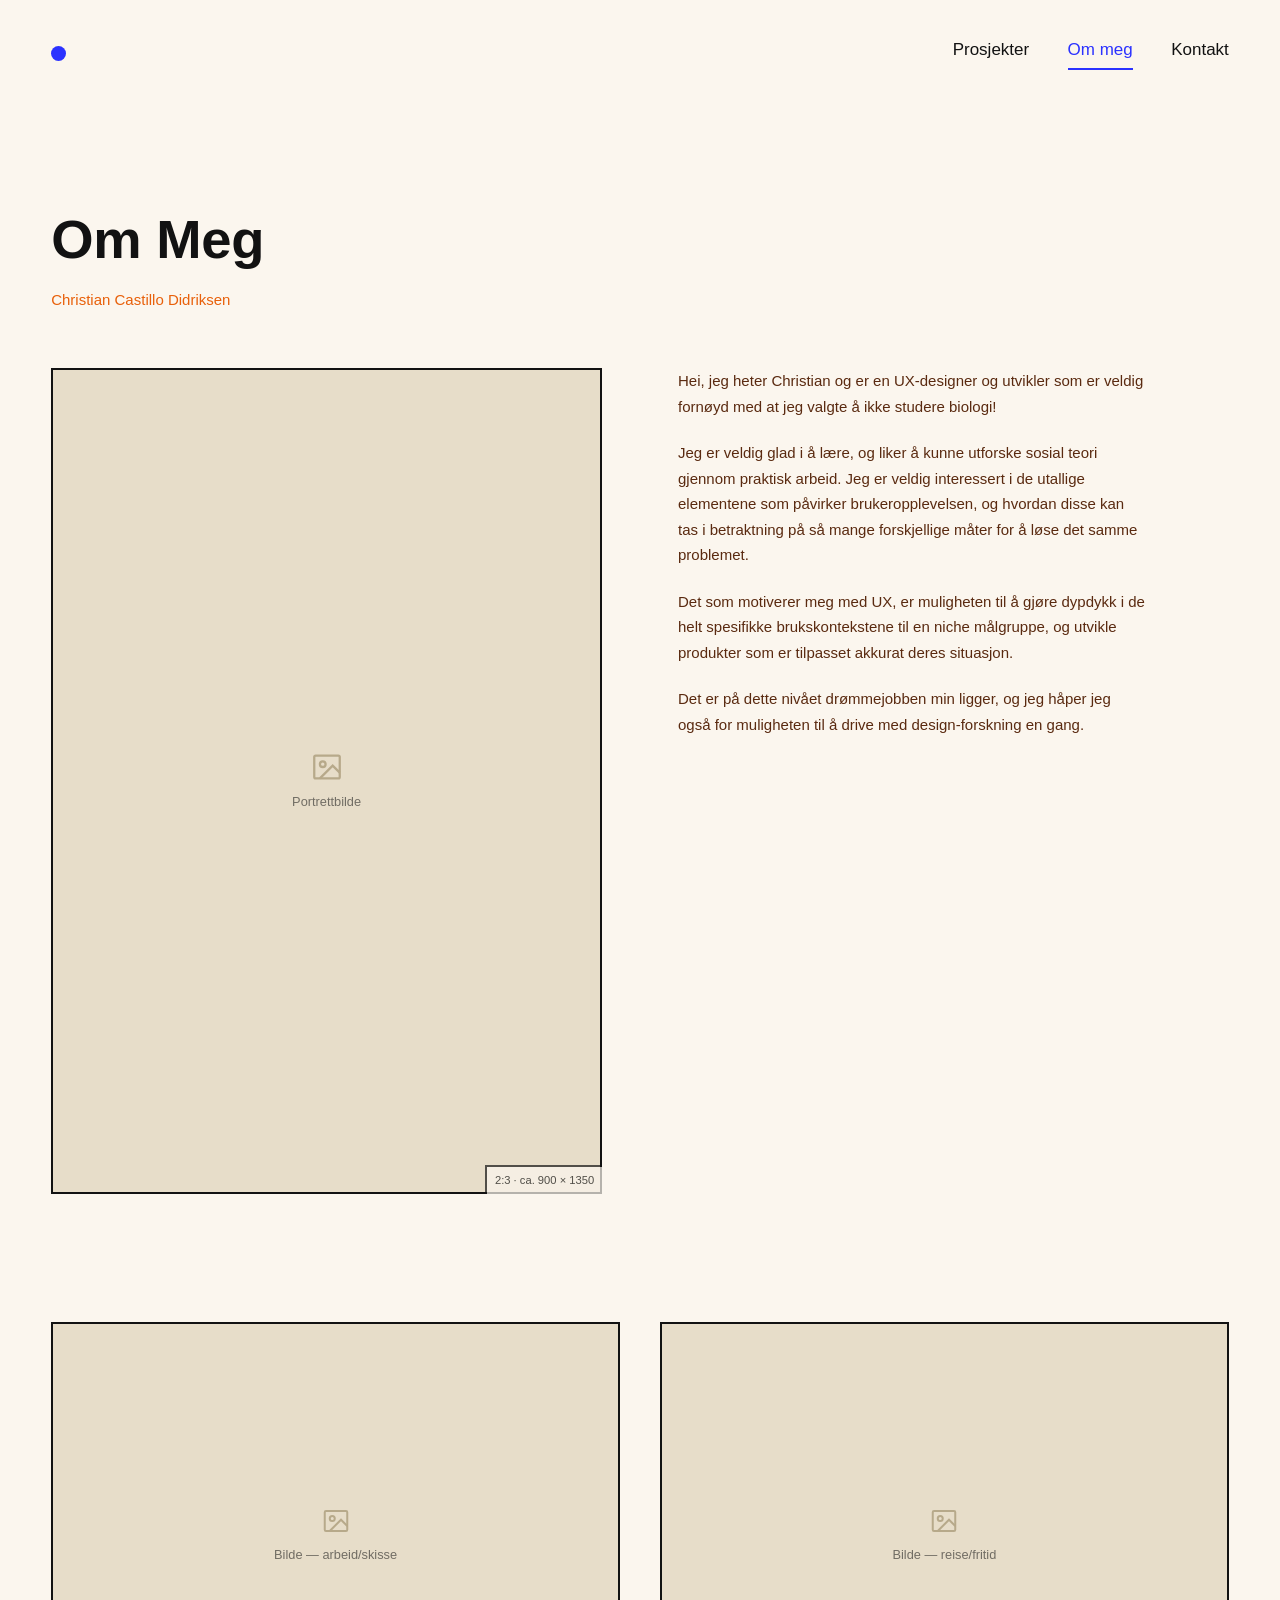
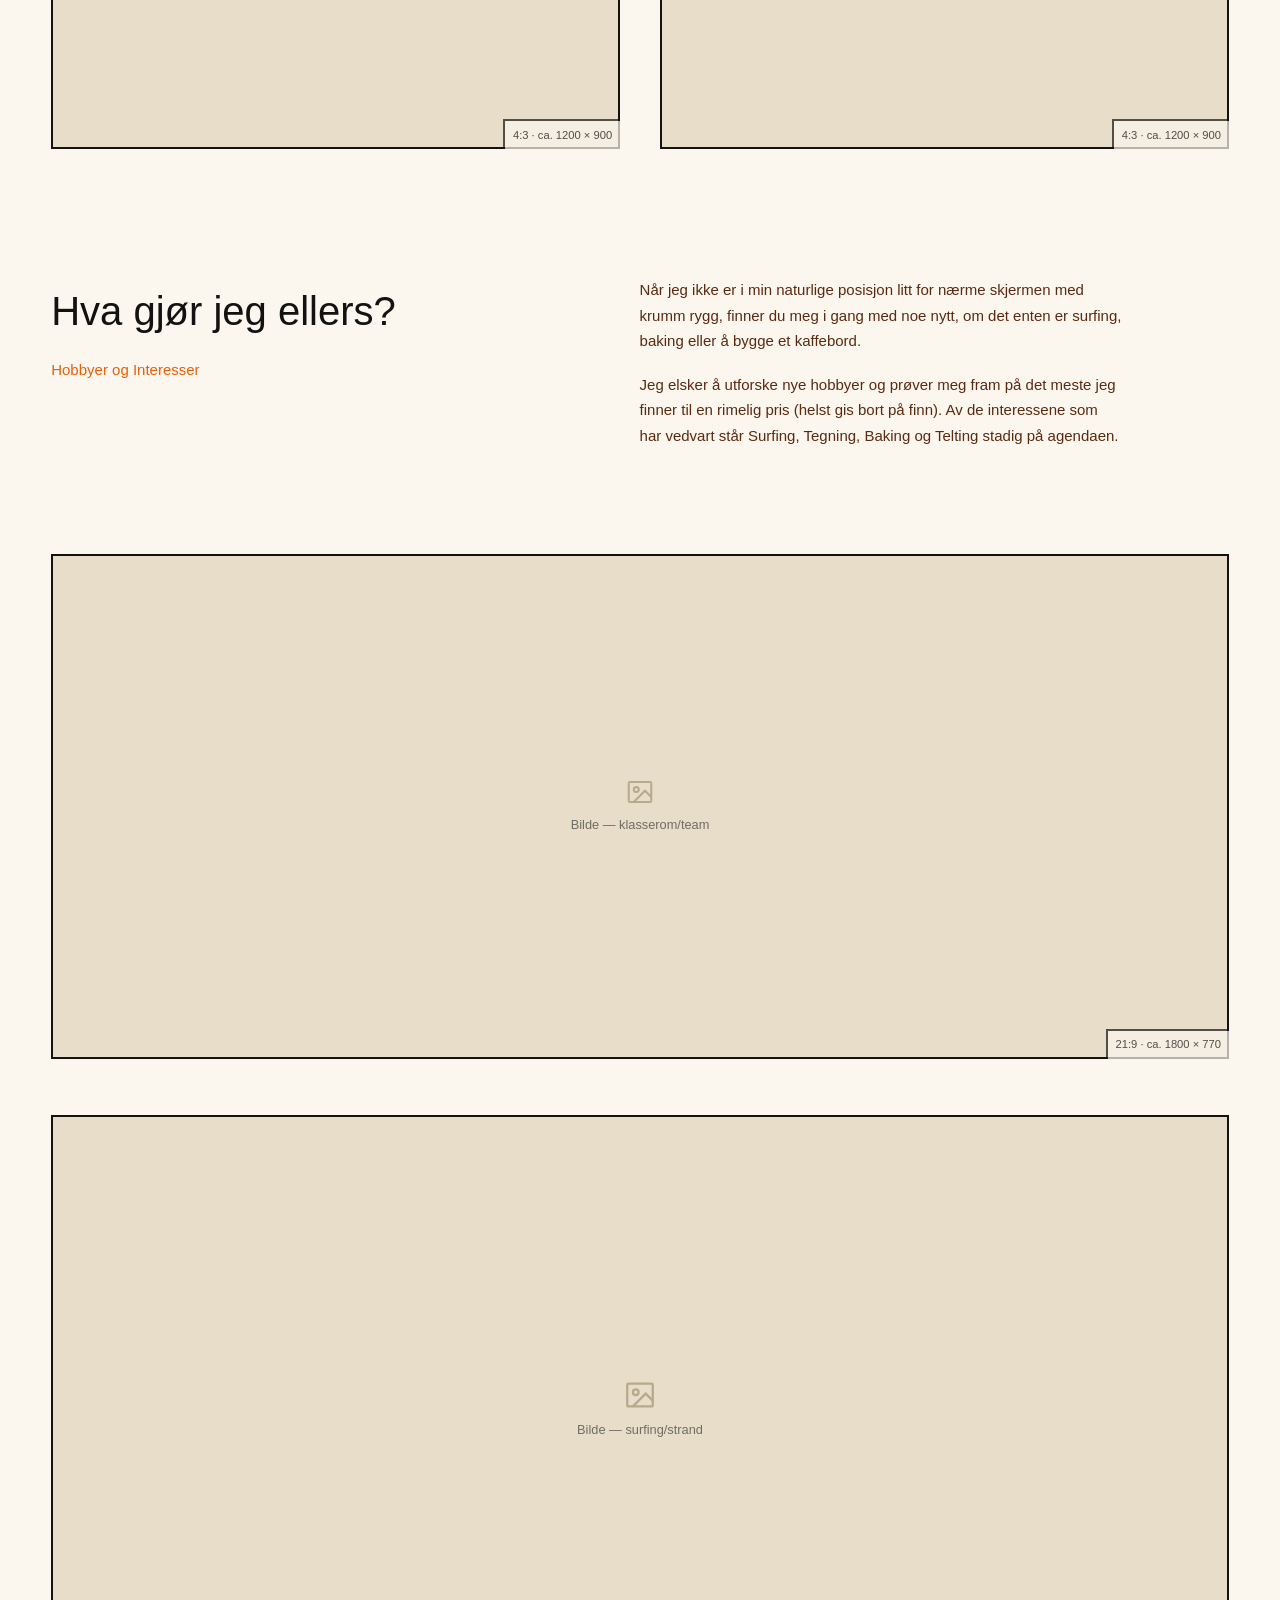
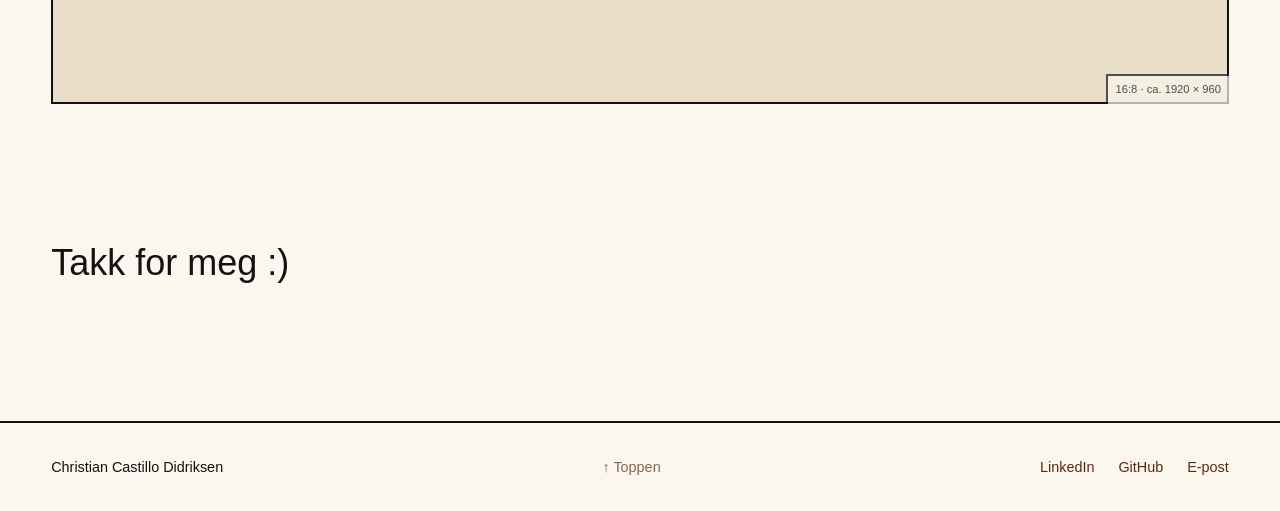
==== om-meg.html @ ec23d74b "Add files via upload" ====
<!DOCTYPE html>
<html lang="no">
<head>
<meta charset="UTF-8">
<meta name="viewport" content="width=device-width, initial-scale=1.0">
<title>Om Meg — Christian Castillo Didriksen</title>
<meta name="description" content="Om Christian Castillo Didriksen — UX-designer og utvikler.">
<link rel="stylesheet" href="styles.css">
</head>
<body>

<div class="wrap">
  <nav class="site-nav">
    <a href="index.html" aria-label="Til forsiden"><span class="logo-dot"></span></a>
    <div class="nav-links">
      <a href="index.html#prosjekter">Prosjekter</a>
      <a href="om-meg.html" class="active">Om meg</a>
      <a href="index.html#kontakt">Kontakt</a>
    </div>
  </nav>
</div>

<main>
  <!-- ============================================================
       OM MEG — intro
       BYTT UT: erstatt .about-photo med portrettbilde (ca. 2:3).
       ============================================================ -->
  <section class="page-head">
    <div class="wrap">
      <h1 class="reveal in-view">Om Meg</h1>
      <span class="eyebrow-role reveal in-view">Christian Castillo Didriksen</span>
    </div>
  </section>

  <section class="about-row">
    <div class="wrap about-grid">
      <div class="about-photo ph reveal">
        <svg width="34" height="34" viewBox="0 0 24 24" fill="none" stroke="currentColor" stroke-width="1.6" aria-hidden="true"><rect x="3" y="4" width="18" height="16" rx="1"/><circle cx="9" cy="10" r="2"/><path d="M21 16l-5-5-9 9"/></svg>
        <span class="ph-label">Portrettbilde</span>
        <span class="ph-spec">2:3 · ca. 900 × 1350</span>
      </div>

      <div class="about-copy reveal">
        <p>Hei, jeg heter Christian og er en UX-designer og utvikler som er veldig fornøyd med at jeg valgte å ikke studere biologi!</p>
        <p>Jeg er veldig glad i å lære, og liker å kunne utforske sosial teori gjennom praktisk arbeid. Jeg er veldig interessert i de utallige elementene som påvirker brukeropplevelsen, og hvordan disse kan tas i betraktning på så mange forskjellige måter for å løse det samme problemet.</p>
        <p>Det som motiverer meg med UX, er muligheten til å gjøre dypdykk i de helt spesifikke brukskontekstene til en niche målgruppe, og utvikle produkter som er tilpasset akkurat deres situasjon.</p>
        <p>Det er på dette nivået drømmejobben min ligger, og jeg håper jeg også for muligheten til å drive med design-forskning en gang.</p>
      </div>
    </div>
  </section>

  <!-- ============================================================
       To bilder side ved side
       BYTT UT: whiteboard-skisse + strand/reise-bilde (ca. 4:3).
       ============================================================ -->
  <section class="about-duo wrap">
    <div class="ph reveal">
      <svg width="30" height="30" viewBox="0 0 24 24" fill="none" stroke="currentColor" stroke-width="1.6" aria-hidden="true"><rect x="3" y="4" width="18" height="16" rx="1"/><circle cx="9" cy="10" r="2"/><path d="M21 16l-5-5-9 9"/></svg>
      <span class="ph-label">Bilde — arbeid/skisse</span>
      <span class="ph-spec">4:3 · ca. 1200 × 900</span>
    </div>
    <div class="ph reveal">
      <svg width="30" height="30" viewBox="0 0 24 24" fill="none" stroke="currentColor" stroke-width="1.6" aria-hidden="true"><rect x="3" y="4" width="18" height="16" rx="1"/><circle cx="9" cy="10" r="2"/><path d="M21 16l-5-5-9 9"/></svg>
      <span class="ph-label">Bilde — reise/fritid</span>
      <span class="ph-spec">4:3 · ca. 1200 × 900</span>
    </div>
  </section>

  <!-- ============================================================
       HVA GJØR JEG ELLERS?
       BYTT UT: klasserom/gruppebilde (ca. 4:3).
       ============================================================ -->
  <section class="hobbies">
    <div class="wrap hobbies-grid">
      <div class="reveal">
        <h2>Hva gjør jeg ellers?</h2>
        <span class="eyebrow-role">Hobbyer og Interesser</span>
      </div>
      <div class="hobbies-copy reveal">
        <p>Når jeg ikke er i min naturlige posisjon litt for nærme skjermen med krumm rygg, finner du meg i gang med noe nytt, om det enten er surfing, baking eller å bygge et kaffebord.</p>
        <p>Jeg elsker å utforske nye hobbyer og prøver meg fram på det meste jeg finner til en rimelig pris (helst gis bort på finn). Av de interessene som har vedvart står Surfing, Tegning, Baking og Telting stadig på agendaen.</p>
      </div>
    </div>
  </section>

  <section class="wrap" style="padding-bottom: var(--space-l);">
    <div class="ph reveal" style="aspect-ratio: 21/9;">
      <svg width="30" height="30" viewBox="0 0 24 24" fill="none" stroke="currentColor" stroke-width="1.6" aria-hidden="true"><rect x="3" y="4" width="18" height="16" rx="1"/><circle cx="9" cy="10" r="2"/><path d="M21 16l-5-5-9 9"/></svg>
      <span class="ph-label">Bilde — klasserom/team</span>
      <span class="ph-spec">21:9 · ca. 1800 × 770</span>
    </div>
  </section>

  <!-- ============================================================
       Bredt avslutningsbilde
       BYTT UT: surfebrett/strand-bilde, full bredde (ca. 16:8).
       ============================================================ -->
  <section class="about-wide wrap">
    <div class="ph reveal">
      <svg width="34" height="34" viewBox="0 0 24 24" fill="none" stroke="currentColor" stroke-width="1.6" aria-hidden="true"><rect x="3" y="4" width="18" height="16" rx="1"/><circle cx="9" cy="10" r="2"/><path d="M21 16l-5-5-9 9"/></svg>
      <span class="ph-label">Bilde — surfing/strand</span>
      <span class="ph-spec">16:8 · ca. 1920 × 960</span>
    </div>
  </section>

  <section class="thanks wrap">
    <h2 class="reveal">Takk for meg :)</h2>
  </section>
</main>

<footer class="site-footer">
  <div class="wrap footer-inner">
    <span class="name">Christian Castillo Didriksen</span>
    <a class="top-link" href="#">↑ Toppen</a>
    <span class="socials">
      <a href="#" target="_blank" rel="noopener">LinkedIn</a>
      <a href="#" target="_blank" rel="noopener">GitHub</a>
      <a href="mailto:ccdidriksen@outlook.com">E-post</a>
    </span>
  </div>
</footer>

<script src="script.js"></script>
</body>
</html>
---- styles.css ----
/* ============================================================
   Christian Castillo Didriksen — Portefølje
   Bygget fra Figma-eksporten Portfolio_Finale2.pdf.
   Forsiden (.hero) er en fri, ny tolkning i den sterke paletten
   fra PDF-en (oransje/rosa/blått/svart på krem) — resten av
   siden følger spacing, padding, tekststørrelser og font fra
   originalfilen så tett som mulig.
   Font: Clash Display Variable (Fontshare, lastet ned lokalt,
   se /fonts). Vekter i bruk: 200/300/400/500/600/700.
   ============================================================ */

@import url('fonts/clash-display.css');

:root{
  /* -------- Farger, hentet fra Figma-filen -------- */
  --cream:      #FBF6EE;   /* sidebakgrunn */
  --stone:      #E7DDC9;   /* placeholder-bokser */
  --stone-line: #B7A98A;   /* placeholder-ikon/tekst */
  --ink:        #121212;   /* overskrifter, nav, ikoner */
  --body-ink:   #5A2A10;   /* brødtekst — varm, mørk rustbrun */
  --orange:     #E8600A;   /* hovedaksent: labels, tags, lenker-hover */
  --pink:       #EE0093;   /* lenker: "Om Meg", "CV", "Link til prosjekt" */
  --blue:       #2B32FF;   /* logo-prikk, "Eget prosjekt"-kort */
  --navy:       #10193B;   /* hero-bakgrunn — test-variant */
  --blood:      #A8101F;   /* hero-aksent (prikker) — test-variant, blodrød */

  --font: 'Clash Display', 'Segoe UI', sans-serif;

  --maxw: 1320px;
  --pad-inline: clamp(1.25rem, 4vw, 3.5rem);

  --space-2xs: .5rem;
  --space-xs: .875rem;
  --space-s: 1.25rem;
  --space-m: 2rem;
  --space-l: 3.5rem;
  --space-xl: 5.5rem;
  --space-2xl: 8rem;

  --ease: cubic-bezier(.65,0,.15,1);
}

*,*::before,*::after{ box-sizing:border-box; }
html{ scroll-behavior:smooth; }
@media (prefers-reduced-motion: reduce){
  html{ scroll-behavior:auto; }
  *,*::before,*::after{ animation-duration:.01ms !important; transition-duration:.01ms !important; scroll-behavior:auto !important; }
}

body{
  margin:0; background:var(--cream); color:var(--body-ink);
  font-family:var(--font); font-weight:300; font-size:0.9375rem; line-height:1.7;
  -webkit-font-smoothing:antialiased; overflow-x:hidden;
}

img{ max-width:100%; display:block; }
a{ color:inherit; text-decoration:none; }
h1,h2,h3,h4,p{ margin:0; }

.wrap{ max-width:var(--maxw); margin-inline:auto; padding-inline:var(--pad-inline); }
a:focus-visible, button:focus-visible{ outline:3px solid var(--blue); outline-offset:3px; }

.reveal{ opacity:0; transform:translateY(14px); transition:opacity .6s var(--ease), transform .6s var(--ease); }
.reveal.in-view{ opacity:1; transform:none; }

/* ---------- NAV ---------- */
.site-nav{
  position:relative; z-index:5;
  display:flex; align-items:center; justify-content:space-between;
  padding-block: clamp(1.5rem, 3vw, 2.25rem);
}
.logo-dot{ width:15px; height:15px; border-radius:50%; background:var(--blue); display:block; }
.nav-links{ display:flex; align-items:center; gap: clamp(1.5rem, 3vw, 2.75rem); }
.nav-links a{
  font-size:1.0625rem; font-weight:500; color:var(--ink);
  padding-bottom:.2em; border-bottom:2px solid transparent;
  transition:border-color .2s var(--ease), color .2s var(--ease);
}
.nav-links a:hover{ border-color:currentColor; }
.nav-links a.active{ color:var(--blue); border-color:var(--blue); }
.nav-on-orange a{ color:#fff; }
.nav-on-orange a.active{ color:var(--blood); border-color:var(--blood); }
.nav-on-orange .logo-dot{ background:var(--blood); }

/* ============================================================
   HERO — fri tolkning, mørk marineblå, hvit tekst, blodrøde
   aksentprikker (test-variant), ingen gradient/mønster
   ============================================================ */
.hero{
  position:relative; background:var(--navy); overflow:hidden;
  padding-bottom: clamp(3.5rem, 9vw, 6.5rem);
}
.hero-deco{
  display:none; position:absolute; z-index:0; pointer-events:none; border-radius:50%;
}
.hero-deco.blue{ width:clamp(160px,18vw,260px); height:clamp(160px,18vw,260px); background:var(--blood); top:-8%; right:4%; }
.hero-deco.ink{ display:none; }
@media (min-width: 1000px){
  .hero-deco.blue{ display:block; }
}
.hero-blob{
  display:none; position:absolute; inset:0; z-index:0; overflow:hidden; pointer-events:none;
}
.hero-blob .blob{
  position:absolute; border-radius:50%;
  width:var(--w); height:var(--w);
  top:var(--top); left:var(--left);
  background:var(--bg); opacity:var(--o, .9);
}
@media (min-width: 1000px){
  .hero-blob{ display:block; }
}
.hero-inner{ position:relative; z-index:1; }
.hero-kicker{
  display:inline-flex; align-items:center; gap:.6em;
  font-size:.9rem; font-weight:500; letter-spacing:.06em; text-transform:uppercase;
  color:var(--ink); background:var(--cream); border:2px solid var(--ink);
  padding:.5em 1em; margin-bottom:var(--space-m);
}
.hero h1{
  font-family:var(--font); font-weight:600; color:#fff;
  font-size:clamp(2.6rem, 6.4vw, 4.75rem); line-height:1.02; letter-spacing:-0.01em;
  max-width:16ch; position:relative; z-index:1;
}
.hero-rule{ display:flex; align-items:center; gap:.6em; margin-block: var(--space-m); }
.hero-rule::before{ content:""; display:block; width:56px; height:6px; background:var(--pink); }
.hero-rule::after{ content:""; display:block; width:14px; height:14px; border-radius:50%; background:var(--blood); }
.hero-copy{ display:grid; gap:1.4em; max-width:640px; }
.hero-copy p{
  font-size:clamp(1.15rem, 1.9vw, 1.4rem); font-weight:300; color:#fff; line-height:1.5;
}
.hero-copy p.cue{ font-weight:500; font-size:clamp(1.05rem, 1.6vw, 1.2rem); }
.hero-cta{ display:flex; flex-wrap:wrap; gap:1em; margin-top:var(--space-m); }
.hero .btn{
  display:inline-flex; align-items:center; gap:.6em; padding:.9em 1.8em;
  font-family:var(--font); font-weight:500; font-size:.95rem; letter-spacing:.02em;
  border:2px solid #fff; background:transparent; color:#fff;
  transition:transform .18s var(--ease), background .18s var(--ease), color .18s var(--ease);
}
.hero .btn-primary{ background:#fff; color:var(--navy); border-color:#fff; }
.hero .btn:hover{ transform:translate(4px,-4px); }

/* ============================================================
   INTRO ROW (foto + rolle)
   ============================================================ */
.intro{ padding-block: var(--space-2xl) var(--space-xl); }
.intro-grid{ display:grid; grid-template-columns: 1fr 1fr; gap:clamp(2rem, 6vw, 4.75rem); align-items:start; }
.intro-photo{ width:100%; max-width:480px; aspect-ratio:2/3; }
.eyebrow-role{
  font-size:0.9375rem; font-weight:400; color:var(--orange); margin-bottom:.6em;
}
.intro-body h2{
  font-family:var(--font); font-weight:500; color:var(--ink);
  font-size:clamp(2rem, 4.3vw, 3.125rem); line-height:1.05; letter-spacing:-0.005em; margin-bottom:.35em;
}
.intro-body .desc{ font-size:0.9375rem; font-weight:300; max-width:52ch; margin-block: var(--space-s) var(--space-m); }
.intro-links{ display:flex; gap: var(--space-m); flex-wrap:wrap; }
.link-pink{
  font-size:1.25rem; font-weight:500; color:var(--pink);
  padding-bottom:.15em; border-bottom:2px solid var(--pink);
  transition:opacity .2s var(--ease);
}
.link-pink:hover{ opacity:.7; }

/* ============================================================
   PLACEHOLDER-BILDER
   ============================================================ */
.ph{
  position:relative; width:100%; background:var(--stone); border:2px solid var(--ink);
  display:flex; flex-direction:column; align-items:center; justify-content:center; gap:.5em;
  color:var(--stone-line); text-align:center; padding:1em;
}
.ph svg{ flex:none; }
.ph .ph-label{ font-size:.8rem; font-weight:500; color:var(--ink); opacity:.55; }
.ph .ph-spec{
  position:absolute; right:-2px; bottom:-2px; font-size:.7rem; font-weight:400;
  padding:.4em .7em; background:var(--cream); border-top:2px solid var(--ink); border-left:2px solid var(--ink);
  color:var(--ink); opacity:.7;
}

/* ============================================================
   PROSJEKTER
   ============================================================ */
.divider{ height:2px; background:var(--ink); opacity:.12; }
.divider-wrap{ padding-block: var(--space-l) 0; }

.project{ padding-block: var(--space-2xl) var(--space-xl); }
.project-eyebrow{
  display:block; font-size:.8125rem; font-weight:500; letter-spacing:.08em; text-transform:uppercase;
  color:var(--orange); margin-bottom: var(--space-m);
}
.project-media{ margin-bottom: var(--space-l); }
.project-media.phones{
  display:grid; grid-template-columns:repeat(4, 1fr); gap: clamp(.75rem, 1.6vw, 1.25rem);
}
.project-media.phones .ph{ aspect-ratio: 9/19; }
.project-media.single .ph{ aspect-ratio: 4/3; }

.project-grid{ display:grid; grid-template-columns: 1fr 1.3fr; gap: clamp(2rem, 6vw, 4.75rem); align-items:start; }
.project-head h2{
  font-family:var(--font); font-weight:500; color:var(--ink);
  font-size:clamp(2rem, 4.3vw, 3.125rem); line-height:1.05; letter-spacing:-0.005em; margin-bottom:.4em;
}
.project-tags{ font-size:0.8125rem; font-weight:400; letter-spacing:.02em; color:var(--orange); }
.project-desc{ display:grid; gap:1.4em; }
.project-desc p{ font-size:0.9375rem; font-weight:300; max-width:60ch; }

/* underprosjekter (Multi-page / Recipe / Timeline) */
.subgrid{ display:grid; grid-template-columns:repeat(3, 1fr); gap: clamp(1.5rem, 3vw, 2.5rem); margin-top: var(--space-l); }
.subcard h4{
  font-family:var(--font); font-weight:500; font-size:1rem; line-height:1.3; color:var(--orange);
  min-height:2.6em; margin-bottom: var(--space-s);
}
.subcard .ph{ aspect-ratio: 3/2; margin-bottom: var(--space-s); }
.subcard .link-pink{ font-size:0.9375rem; }

/* ============================================================
   FLERE PROSJEKTER
   ============================================================ */
.more-projects{ padding-block: var(--space-2xl) var(--space-2xl); }
.more-grid{ display:grid; grid-template-columns:repeat(3, 1fr); gap: clamp(1.75rem, 3.5vw, 2.75rem); margin-top: var(--space-l); }
.more-card .ph{ aspect-ratio: 4/3; margin-bottom: var(--space-m); }
.more-card .ph.mystery{
  background:var(--blue); border-color:var(--blue); color:#fff;
}
.more-card .ph.mystery .qmark{ font-family:var(--font); font-weight:600; font-size:5rem; line-height:1; color:#fff; }
.more-card h3{ font-family:var(--font); font-weight:500; font-size:1.375rem; color:var(--body-ink); margin-bottom:.3em; }
.more-card .tags{ display:block; font-size:.625rem; font-weight:400; letter-spacing:.06em; text-transform:uppercase; color:var(--orange); margin-bottom: var(--space-s); }
.more-card p{ font-size:.875rem; font-weight:300; margin-bottom: var(--space-s); }
.more-card .link-pink{ font-size:.875rem; }

/* ============================================================
   OM MEG — sekundær side
   ============================================================ */
.page-head{ padding-block: var(--space-xl) var(--space-l); }
.page-head h1{
  font-family:var(--font); font-weight:600; color:var(--ink);
  font-size:clamp(2.25rem, 4.6vw, 3.4rem); letter-spacing:-0.005em;
}
.page-head .eyebrow-role{ margin-top:.5em; }

.about-row{ padding-block: 0 var(--space-2xl); }
.about-grid{ display:grid; grid-template-columns: 1fr 1fr; gap: clamp(2rem, 6vw, 4.75rem); align-items:start; }
.about-photo{ aspect-ratio:2/3; }
.about-copy{ display:grid; gap:1.4em; }
.about-copy p{ font-size:0.9375rem; font-weight:300; max-width:56ch; }

.about-duo{ display:grid; grid-template-columns:1fr 1fr; gap: clamp(1.5rem, 4vw, 2.5rem); padding-block: 0 var(--space-2xl); }
.about-duo .ph{ aspect-ratio:4/3; }

.hobbies{ padding-block: 0 var(--space-xl); }
.hobbies-grid{ display:grid; grid-template-columns: 1fr 1.15fr; gap: clamp(2rem, 6vw, 4.75rem); align-items:start; }
.hobbies h2{ font-family:var(--font); font-weight:500; font-size:clamp(1.9rem, 3.6vw, 2.5rem); color:var(--ink); margin-bottom:.3em; }
.hobbies-copy p{ font-size:0.9375rem; font-weight:300; max-width:58ch; margin-bottom:1.2em; }

.about-wide{ padding-block: 0 var(--space-2xl); }
.about-wide .ph{ aspect-ratio: 16/8; }

.thanks{ padding-block: 0 var(--space-2xl); text-align:left; }
.thanks h2{ font-family:var(--font); font-weight:500; font-size:clamp(1.75rem, 3.4vw, 2.25rem); color:var(--ink); }

/* ============================================================
   FOOTER
   ============================================================ */
.site-footer{ border-top:2px solid var(--ink); padding-block: var(--space-m); }
.footer-inner{ display:flex; flex-wrap:wrap; align-items:center; justify-content:space-between; gap:1em; }
.footer-inner .name{ font-size:.9rem; font-weight:500; color:var(--ink); }
.footer-inner .top-link{ font-size:.9rem; font-weight:400; opacity:.7; }
.footer-inner .socials{ display:flex; gap:1.6em; }
.footer-inner .socials a{ font-size:.9rem; font-weight:400; }
.footer-inner .socials a:hover{ color:var(--pink); }

/* ============================================================
   RESPONSIVT
   ============================================================ */
@media (max-width: 900px){
  .intro-grid, .about-grid, .project-grid, .hobbies-grid{ grid-template-columns:1fr; }
  .project-media.phones{ grid-template-columns:repeat(2, 1fr); }
  .subgrid, .more-grid{ grid-template-columns:1fr; }
  .about-duo{ grid-template-columns:1fr; }
  .nav-links{ gap:1.25rem; }
}
@media (max-width: 560px){
  .nav-links a{ font-size:.9rem; }
  .footer-inner{ flex-direction:column; align-items:flex-start; }
}
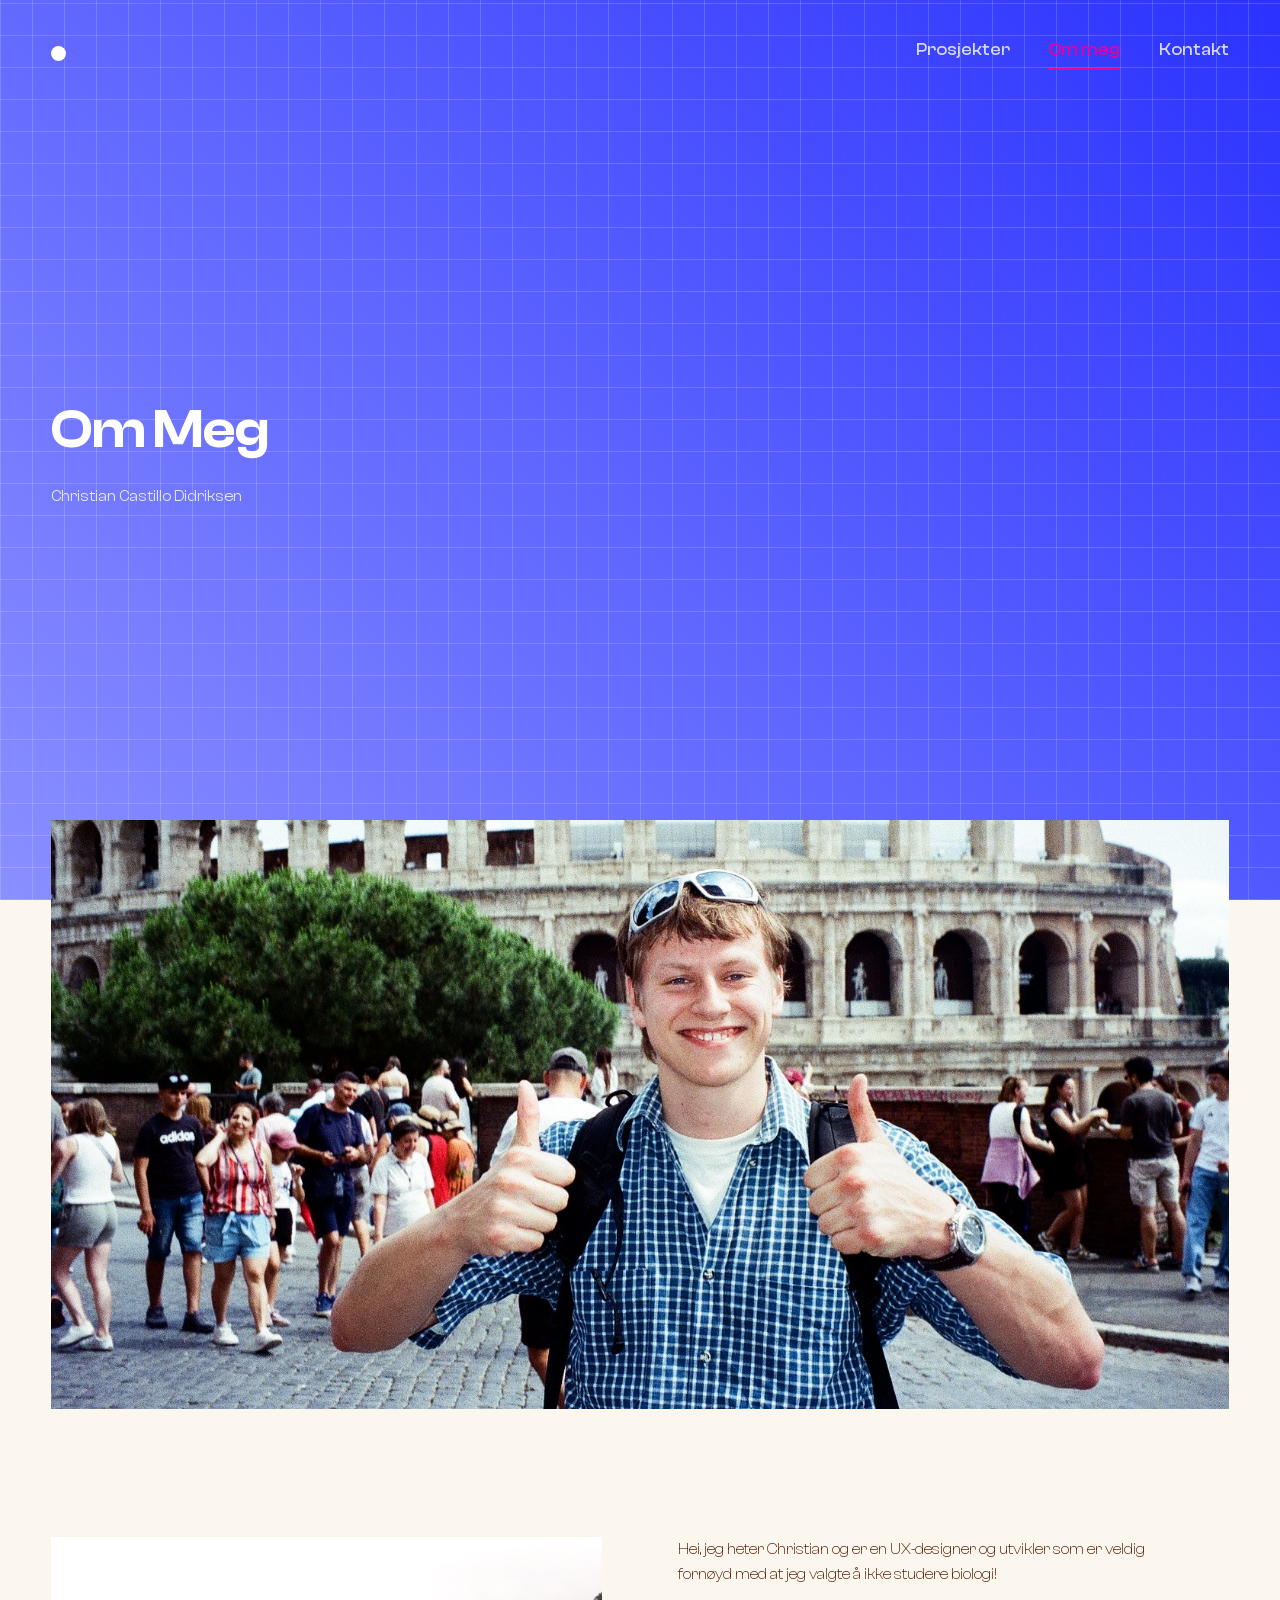
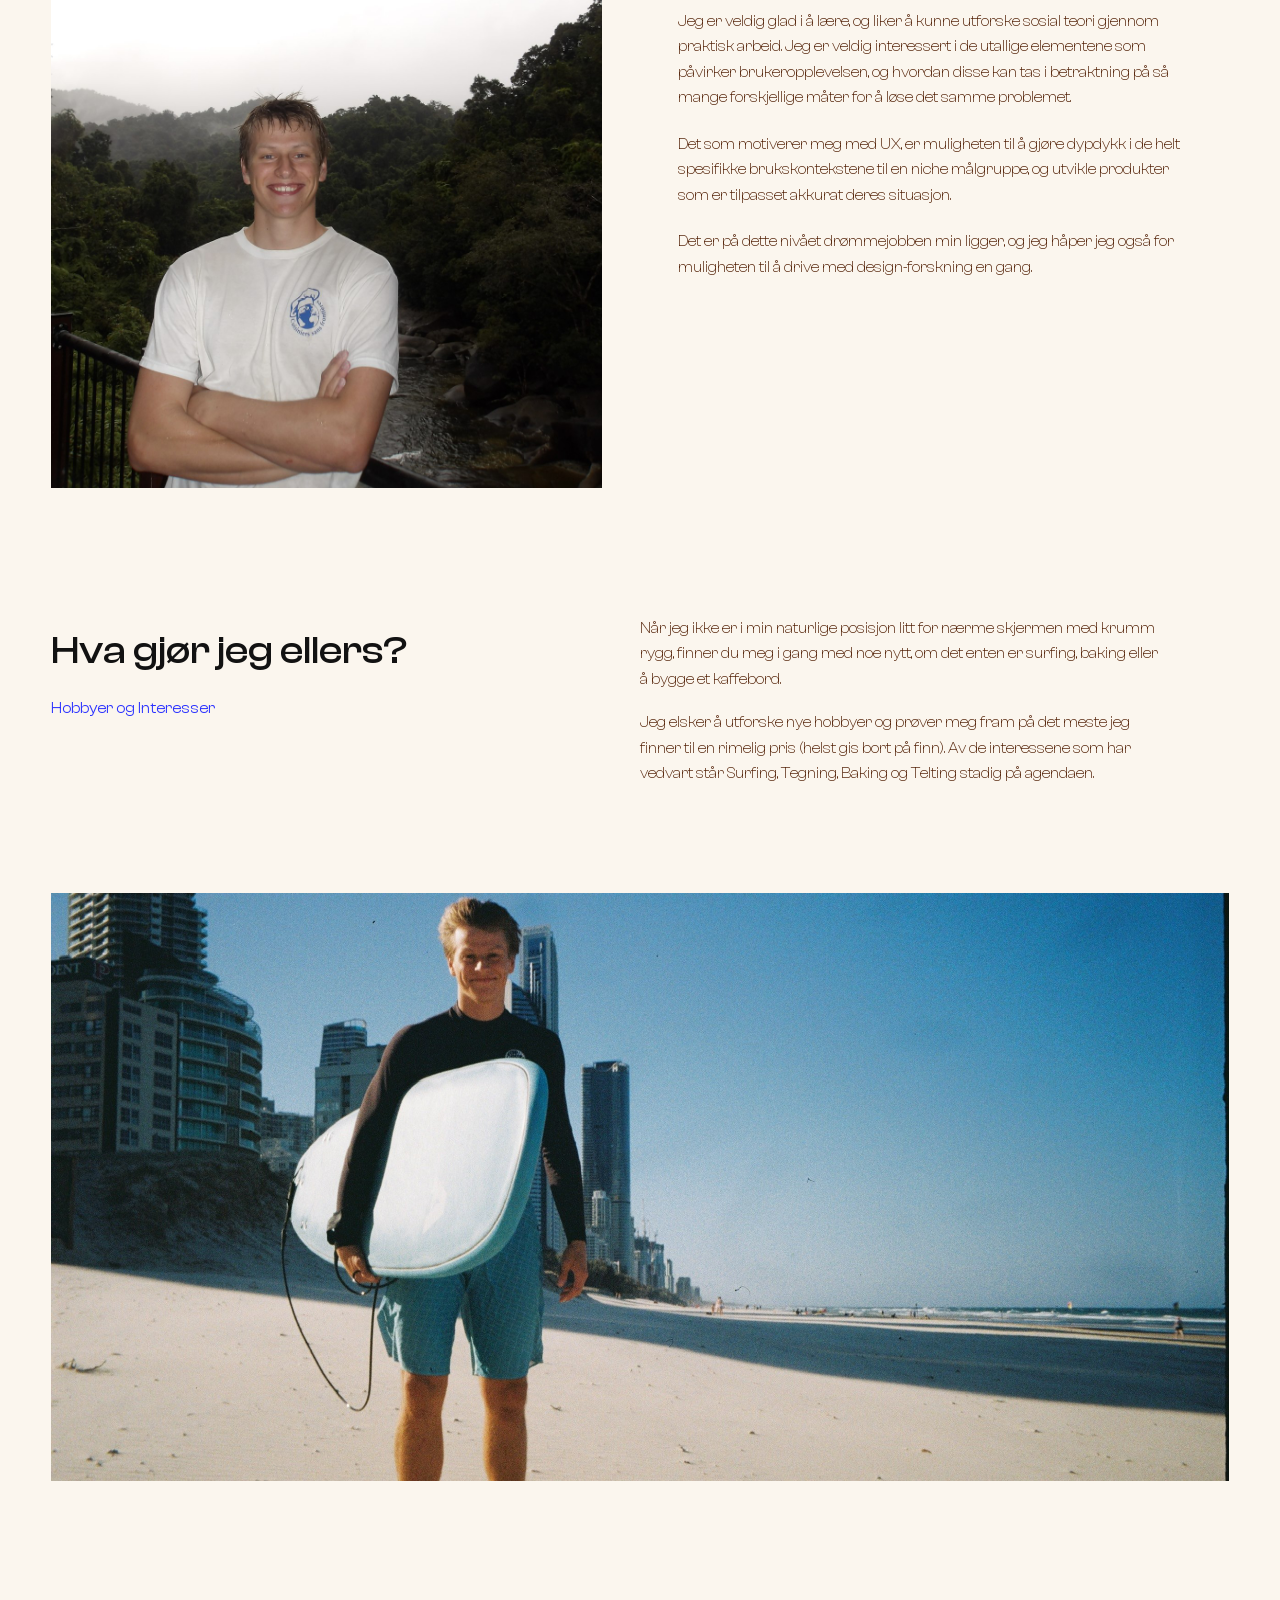
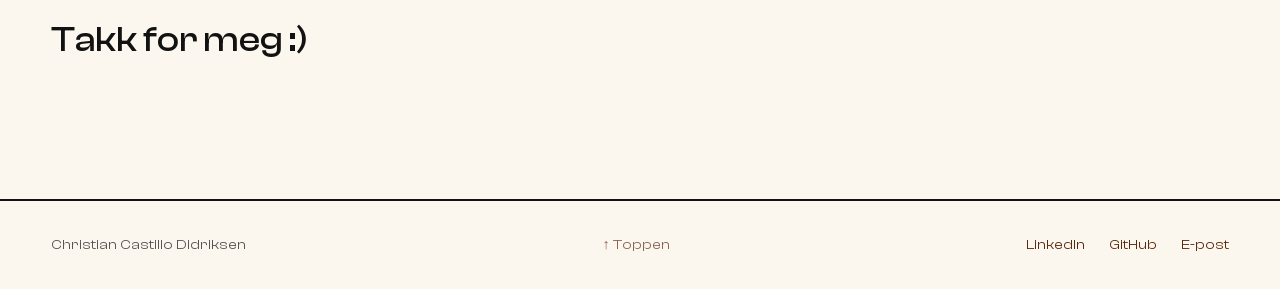
==== commit 0345b620: "Om meg-siden: bilder, hero-overlap, layout og fargejusteringer - Om meg-side: nytt hero-oppsett (fyl" ====
--- a/om-meg.html
+++ b/om-meg.html
@@ -9,35 +9,50 @@
 </head>
 <body>
 
-<div class="wrap">
-  <nav class="site-nav">
-    <a href="index.html" aria-label="Til forsiden"><span class="logo-dot"></span></a>
-    <div class="nav-links">
-      <a href="index.html#prosjekter">Prosjekter</a>
-      <a href="om-meg.html" class="active">Om meg</a>
-      <a href="index.html#kontakt">Kontakt</a>
+<!-- ============================================================
+     PAGE-HEAD — matcher hero på forsiden: samme skjermfyllende
+     høyde, blått rutenettmønster, nav ligger oppå gradienten.
+     ============================================================ -->
+<header class="page-head">
+  <div class="wrap page-head-inner">
+    <nav class="site-nav">
+      <a href="index.html" aria-label="Til forsiden"><span class="logo-dot"></span></a>
+      <div class="nav-links">
+        <a href="index.html">Prosjekter</a>
+        <a href="om-meg.html" class="active">Om meg</a>
+        <a href="index.html#kontakt">Kontakt</a>
+      </div>
+    </nav>
+
+    <div class="page-head-content">
+      <h1 class="reveal in-view">Om Meg</h1>
+      <span class="eyebrow-role reveal in-view">Christian Castillo Didriksen</span>
     </div>
-  </nav>
-</div>
+  </div>
+</header>
 
 <main>
+  <!-- ============================================================
+       Reisebilde — trukket opp under hero med negativ margin, slik
+       at toppen av bildet (hodet) stikker opp gjennom det blå
+       rutenettet når siden lastes. .page-head har høyere z-index
+       enn dette bildet, så griden tegnes oppå i overlappen.
+       ============================================================ -->
+  <section class="hero-overlap wrap">
+    <div class="ph has-img reveal in-view">
+      <img src="images/about-travel.jpg" alt="Christian foran Colosseum i Roma">
+    </div>
+  </section>
+
   <!-- ============================================================
        OM MEG — intro
        BYTT UT: erstatt .about-photo med portrettbilde (ca. 2:3).
        ============================================================ -->
-  <section class="page-head">
-    <div class="wrap">
-      <h1 class="reveal in-view">Om Meg</h1>
-      <span class="eyebrow-role reveal in-view">Christian Castillo Didriksen</span>
-    </div>
-  </section>
 
   <section class="about-row">
     <div class="wrap about-grid">
-      <div class="about-photo ph reveal">
-        <svg width="34" height="34" viewBox="0 0 24 24" fill="none" stroke="currentColor" stroke-width="1.6" aria-hidden="true"><rect x="3" y="4" width="18" height="16" rx="1"/><circle cx="9" cy="10" r="2"/><path d="M21 16l-5-5-9 9"/></svg>
-        <span class="ph-label">Portrettbilde</span>
-        <span class="ph-spec">2:3 · ca. 900 × 1350</span>
+      <div class="about-photo ph has-img reveal">
+        <img src="images/about-portrait.jpg" alt="Portrett av Christian Castillo Didriksen">
       </div>
 
       <div class="about-copy reveal">
@@ -50,25 +65,9 @@
   </section>
 
   <!-- ============================================================
-       To bilder side ved side
-       BYTT UT: whiteboard-skisse + strand/reise-bilde (ca. 4:3).
-       ============================================================ -->
-  <section class="about-duo wrap">
-    <div class="ph reveal">
-      <svg width="30" height="30" viewBox="0 0 24 24" fill="none" stroke="currentColor" stroke-width="1.6" aria-hidden="true"><rect x="3" y="4" width="18" height="16" rx="1"/><circle cx="9" cy="10" r="2"/><path d="M21 16l-5-5-9 9"/></svg>
-      <span class="ph-label">Bilde — arbeid/skisse</span>
-      <span class="ph-spec">4:3 · ca. 1200 × 900</span>
-    </div>
-    <div class="ph reveal">
-      <svg width="30" height="30" viewBox="0 0 24 24" fill="none" stroke="currentColor" stroke-width="1.6" aria-hidden="true"><rect x="3" y="4" width="18" height="16" rx="1"/><circle cx="9" cy="10" r="2"/><path d="M21 16l-5-5-9 9"/></svg>
-      <span class="ph-label">Bilde — reise/fritid</span>
-      <span class="ph-spec">4:3 · ca. 1200 × 900</span>
-    </div>
-  </section>
-
-  <!-- ============================================================
        HVA GJØR JEG ELLERS?
-       BYTT UT: klasserom/gruppebilde (ca. 4:3).
+       Reisebildet står nå her, side om side med hobby-teksten
+       (samme mønster som portrett + intro-tekst øverst på siden).
        ============================================================ -->
   <section class="hobbies">
     <div class="wrap hobbies-grid">
@@ -83,23 +82,13 @@
     </div>
   </section>
 
-  <section class="wrap" style="padding-bottom: var(--space-l);">
-    <div class="ph reveal" style="aspect-ratio: 21/9;">
-      <svg width="30" height="30" viewBox="0 0 24 24" fill="none" stroke="currentColor" stroke-width="1.6" aria-hidden="true"><rect x="3" y="4" width="18" height="16" rx="1"/><circle cx="9" cy="10" r="2"/><path d="M21 16l-5-5-9 9"/></svg>
-      <span class="ph-label">Bilde — klasserom/team</span>
-      <span class="ph-spec">21:9 · ca. 1800 × 770</span>
-    </div>
-  </section>
-
   <!-- ============================================================
        Bredt avslutningsbilde
        BYTT UT: surfebrett/strand-bilde, full bredde (ca. 16:8).
        ============================================================ -->
   <section class="about-wide wrap">
-    <div class="ph reveal">
-      <svg width="34" height="34" viewBox="0 0 24 24" fill="none" stroke="currentColor" stroke-width="1.6" aria-hidden="true"><rect x="3" y="4" width="18" height="16" rx="1"/><circle cx="9" cy="10" r="2"/><path d="M21 16l-5-5-9 9"/></svg>
-      <span class="ph-label">Bilde — surfing/strand</span>
-      <span class="ph-spec">16:8 · ca. 1920 × 960</span>
+    <div class="ph has-img reveal">
+      <img src="images/about-surf.jpg" alt="Christian med bodyboard på stranden, Gold Coast">
     </div>
   </section>
 
@@ -110,12 +99,12 @@
 
 <footer class="site-footer">
   <div class="wrap footer-inner">
-    <span class="name">Christian Castillo Didriksen</span>
+    <a class="name top-link" href="#">Christian Castillo Didriksen</a>
     <a class="top-link" href="#">↑ Toppen</a>
     <span class="socials">
-      <a href="#" target="_blank" rel="noopener">LinkedIn</a>
-      <a href="#" target="_blank" rel="noopener">GitHub</a>
-      <a href="mailto:ccdidriksen@outlook.com">E-post</a>
+      <a href="https://www.linkedin.com/in/christian-castillo-didriksen-2727063b5/" target="_blank" rel="noopener">LinkedIn</a>
+      <a href="https://github.com/christcd" target="_blank" rel="noopener">GitHub</a>
+      <a href="mailto:christian.cas.did@outlook.com">E-post</a>
     </span>
   </div>
 </footer>
--- a/styles.css
+++ b/styles.css
@@ -20,9 +20,10 @@
   --body-ink:   #5A2A10;   /* brødtekst — varm, mørk rustbrun */
   --orange:     #E8600A;   /* hovedaksent: labels, tags, lenker-hover */
   --pink:       #EE0093;   /* lenker: "Om Meg", "CV", "Link til prosjekt" */
-  --blue:       #2B32FF;   /* logo-prikk, "Eget prosjekt"-kort */
-  --navy:       #10193B;   /* hero-bakgrunn — test-variant */
-  --blood:      #A8101F;   /* hero-aksent (prikker) — test-variant, blodrød */
+  --blue:       #2B32FF;   /* logo-prikk, "Eget prosjekt"-kort, aktiv nav-lenke */
+  --gold:       #FFC24D;   /* hero-gradient, lys ende (matcher PDF-forsiden) */
+  --hero-orange-dark: #B8440A; /* hero-gradient, mørk ende (mørkere enn --orange) */
+  --blue-light: #8A90FF;  /* page-head-gradient (Om meg), lys ende av --blue */
 
   --font: 'Clash Display', 'Segoe UI', sans-serif;
 
@@ -78,74 +79,47 @@
 }
 .nav-links a:hover{ border-color:currentColor; }
 .nav-links a.active{ color:var(--blue); border-color:var(--blue); }
-.nav-on-orange a{ color:#fff; }
-.nav-on-orange a.active{ color:var(--blood); border-color:var(--blood); }
-.nav-on-orange .logo-dot{ background:var(--blood); }
-
-/* ============================================================
-   HERO — fri tolkning, mørk marineblå, hvit tekst, blodrøde
-   aksentprikker (test-variant), ingen gradient/mønster
+
+/* ============================================================
+   HERO — matcher forsiden (slide 1) i Portfolio_Finale2.pdf:
+   diagonal gull→oransje gradient + subtilt rutenett, hvit tekst,
+   to-spalte (overskrift / ingress) som i PDF-en.
    ============================================================ */
 .hero{
-  position:relative; background:var(--navy); overflow:hidden;
+  position:relative; overflow:hidden;
+  min-height:100vh; display:flex; flex-direction:column;
+  background:
+    repeating-linear-gradient(90deg, rgba(255,255,255,.16) 0 1px, transparent 1px 32px),
+    repeating-linear-gradient(0deg, rgba(255,255,255,.16) 0 1px, transparent 1px 32px),
+    linear-gradient(45deg, var(--gold) 0%, var(--hero-orange-dark) 100%);
   padding-bottom: clamp(3.5rem, 9vw, 6.5rem);
 }
-.hero-deco{
-  display:none; position:absolute; z-index:0; pointer-events:none; border-radius:50%;
-}
-.hero-deco.blue{ width:clamp(160px,18vw,260px); height:clamp(160px,18vw,260px); background:var(--blood); top:-8%; right:4%; }
-.hero-deco.ink{ display:none; }
-@media (min-width: 1000px){
-  .hero-deco.blue{ display:block; }
-}
-.hero-blob{
-  display:none; position:absolute; inset:0; z-index:0; overflow:hidden; pointer-events:none;
-}
-.hero-blob .blob{
-  position:absolute; border-radius:50%;
-  width:var(--w); height:var(--w);
-  top:var(--top); left:var(--left);
-  background:var(--bg); opacity:var(--o, .9);
-}
-@media (min-width: 1000px){
-  .hero-blob{ display:block; }
-}
-.hero-inner{ position:relative; z-index:1; }
-.hero-kicker{
-  display:inline-flex; align-items:center; gap:.6em;
-  font-size:.9rem; font-weight:500; letter-spacing:.06em; text-transform:uppercase;
-  color:var(--ink); background:var(--cream); border:2px solid var(--ink);
-  padding:.5em 1em; margin-bottom:var(--space-m);
+.hero-inner{ position:relative; z-index:1; display:flex; flex-direction:column; flex:1; width:100%; }
+.hero-grid{
+  display:grid; grid-template-columns: 1fr 1fr; gap:clamp(2rem, 6vw, 4.75rem);
+  align-items:start; flex:1; align-content:center;
 }
 .hero h1{
-  font-family:var(--font); font-weight:600; color:#fff;
-  font-size:clamp(2.6rem, 6.4vw, 4.75rem); line-height:1.02; letter-spacing:-0.01em;
-  max-width:16ch; position:relative; z-index:1;
-}
-.hero-rule{ display:flex; align-items:center; gap:.6em; margin-block: var(--space-m); }
-.hero-rule::before{ content:""; display:block; width:56px; height:6px; background:var(--pink); }
-.hero-rule::after{ content:""; display:block; width:14px; height:14px; border-radius:50%; background:var(--blood); }
-.hero-copy{ display:grid; gap:1.4em; max-width:640px; }
+  font-family:var(--font); font-weight:300; color:#fff; white-space:nowrap;
+  font-size:clamp(1.5rem, 2.4vw, 2.25rem); line-height:1.02; letter-spacing:-0.01em;
+}
+.hero-copy{ display:grid; gap:1.4em; }
 .hero-copy p{
-  font-size:clamp(1.15rem, 1.9vw, 1.4rem); font-weight:300; color:#fff; line-height:1.5;
-}
-.hero-copy p.cue{ font-weight:500; font-size:clamp(1.05rem, 1.6vw, 1.2rem); }
-.hero-cta{ display:flex; flex-wrap:wrap; gap:1em; margin-top:var(--space-m); }
-.hero .btn{
-  display:inline-flex; align-items:center; gap:.6em; padding:.9em 1.8em;
-  font-family:var(--font); font-weight:500; font-size:.95rem; letter-spacing:.02em;
-  border:2px solid #fff; background:transparent; color:#fff;
-  transition:transform .18s var(--ease), background .18s var(--ease), color .18s var(--ease);
-}
-.hero .btn-primary{ background:#fff; color:var(--navy); border-color:#fff; }
-.hero .btn:hover{ transform:translate(4px,-4px); }
+  font-size:clamp(.875rem, 1.2vw, 1rem); font-weight:300; color:#fff; line-height:1.6;
+}
+.hero-copy p.cue{ font-weight:500; font-size:clamp(.8125rem, 1.05vw, .9375rem); }
+@media (max-width: 1150px){
+  .hero-grid{ grid-template-columns:1fr; }
+  .hero h1{ white-space:normal; }
+}
 
 /* ============================================================
    INTRO ROW (foto + rolle)
    ============================================================ */
 .intro{ padding-block: var(--space-2xl) var(--space-xl); }
 .intro-grid{ display:grid; grid-template-columns: 1fr 1fr; gap:clamp(2rem, 6vw, 4.75rem); align-items:start; }
-.intro-photo{ width:100%; max-width:480px; aspect-ratio:2/3; }
+.intro-photo{ width:100%; max-width:480px; aspect-ratio:2663/3207; margin-top:-222px; position:relative; z-index:2; }
+.intro-photo img{ object-position:center top; }
 .eyebrow-role{
   font-size:0.9375rem; font-weight:400; color:var(--orange); margin-bottom:.6em;
 }
@@ -177,6 +151,8 @@
   padding:.4em .7em; background:var(--cream); border-top:2px solid var(--ink); border-left:2px solid var(--ink);
   color:var(--ink); opacity:.7;
 }
+.ph.has-img{ padding:0; overflow:hidden; border:none; }
+.ph.has-img img{ width:100%; height:100%; object-fit:cover; object-position:center 10%; display:block; }
 
 /* ============================================================
    PROSJEKTER
@@ -192,9 +168,13 @@
 .project-media{ margin-bottom: var(--space-l); }
 .project-media.phones{
   display:grid; grid-template-columns:repeat(4, 1fr); gap: clamp(.75rem, 1.6vw, 1.25rem);
+  background:#fff; padding: clamp(.75rem, 1.6vw, 1.25rem);
 }
 .project-media.phones .ph{ aspect-ratio: 9/19; }
+.project-media.phones .ph.has-img{ background:#fff; }
+.project-media.phones .ph.has-img img{ object-fit:contain; object-position:center; }
 .project-media.single .ph{ aspect-ratio: 4/3; }
+.project-media.single.wide .ph{ aspect-ratio: 1818/1136; }
 
 .project-grid{ display:grid; grid-template-columns: 1fr 1.3fr; gap: clamp(2rem, 6vw, 4.75rem); align-items:start; }
 .project-head h2{
@@ -211,7 +191,8 @@
   font-family:var(--font); font-weight:500; font-size:1rem; line-height:1.3; color:var(--orange);
   min-height:2.6em; margin-bottom: var(--space-s);
 }
-.subcard .ph{ aspect-ratio: 3/2; margin-bottom: var(--space-s); }
+.subcard .ph{ aspect-ratio: 365/265; margin-bottom: var(--space-s); }
+.subcard .ph.has-img img{ width:100%; height:100%; object-fit:cover; display:block; }
 .subcard .link-pink{ font-size:0.9375rem; }
 
 /* ============================================================
@@ -219,7 +200,10 @@
    ============================================================ */
 .more-projects{ padding-block: var(--space-2xl) var(--space-2xl); }
 .more-grid{ display:grid; grid-template-columns:repeat(3, 1fr); gap: clamp(1.75rem, 3.5vw, 2.75rem); margin-top: var(--space-l); }
+.more-card{ display:flex; flex-direction:column; }
 .more-card .ph{ aspect-ratio: 4/3; margin-bottom: var(--space-m); }
+.more-card .link-pink{ margin-top:auto; align-self:flex-start; }
+.more-card .ph.has-img img{ width:100%; height:100%; object-fit:cover; display:block; }
 .more-card .ph.mystery{
   background:var(--blue); border-color:var(--blue); color:#fff;
 }
@@ -232,29 +216,56 @@
 /* ============================================================
    OM MEG — sekundær side
    ============================================================ */
-.page-head{ padding-block: var(--space-xl) var(--space-l); }
+.page-head{
+  position:relative; z-index:1; overflow:hidden;
+  min-height:100vh; display:flex; flex-direction:column;
+  background:
+    repeating-linear-gradient(90deg, rgba(255,255,255,.16) 0 1px, transparent 1px 32px),
+    repeating-linear-gradient(0deg, rgba(255,255,255,.16) 0 1px, transparent 1px 32px),
+    linear-gradient(45deg, var(--blue-light) 0%, var(--blue) 100%);
+  padding-bottom: clamp(3.5rem, 9vw, 6.5rem);
+}
+.page-head-inner{ position:relative; z-index:1; display:flex; flex-direction:column; flex:1; width:100%; }
+.page-head-content{ flex:1; display:flex; flex-direction:column; justify-content:center; }
 .page-head h1{
-  font-family:var(--font); font-weight:600; color:var(--ink);
+  font-family:var(--font); font-weight:600; color:#fff;
   font-size:clamp(2.25rem, 4.6vw, 3.4rem); letter-spacing:-0.005em;
 }
-.page-head .eyebrow-role{ margin-top:.5em; }
+.page-head .eyebrow-role{ margin-top:.5em; color:#fff; opacity:.85; }
+.page-head .logo-dot{ background:#fff; }
+.page-head .nav-links a{ color:#fff; opacity:.8; }
+.page-head .nav-links a:hover{ opacity:1; }
+.page-head .nav-links a.active{ color:#fff; border-color:#fff; opacity:1; }
+
+/* "Om meg"-lenken skal alltid være rosa når den er aktiv/markert,
+   samme rosa som CV- og "Om Meg"-lenkene ellers på siden. */
+.nav-links a.active[href="om-meg.html"]{ color:var(--pink); border-color:var(--pink); }
 
 .about-row{ padding-block: 0 var(--space-2xl); }
 .about-grid{ display:grid; grid-template-columns: 1fr 1fr; gap: clamp(2rem, 6vw, 4.75rem); align-items:start; }
-.about-photo{ aspect-ratio:2/3; }
+.about-photo{ aspect-ratio:1/1; }
 .about-copy{ display:grid; gap:1.4em; }
 .about-copy p{ font-size:0.9375rem; font-weight:300; max-width:56ch; }
-
-.about-duo{ display:grid; grid-template-columns:1fr 1fr; gap: clamp(1.5rem, 4vw, 2.5rem); padding-block: 0 var(--space-2xl); }
-.about-duo .ph{ aspect-ratio:4/3; }
 
 .hobbies{ padding-block: 0 var(--space-xl); }
 .hobbies-grid{ display:grid; grid-template-columns: 1fr 1.15fr; gap: clamp(2rem, 6vw, 4.75rem); align-items:start; }
 .hobbies h2{ font-family:var(--font); font-weight:500; font-size:clamp(1.9rem, 3.6vw, 2.5rem); color:var(--ink); margin-bottom:.3em; }
+.hobbies .eyebrow-role{ color:var(--blue); }
 .hobbies-copy p{ font-size:0.9375rem; font-weight:300; max-width:58ch; margin-bottom:1.2em; }
+
+/* Reisebilde trukket opp under hero (se HTML-kommentar) */
+.hero-overlap{
+  position:relative; z-index:2;
+  margin-top: -80px; padding-bottom: var(--space-2xl);
+}
+.hero-overlap .ph{ aspect-ratio:16/8; }
+.hero-overlap .ph.has-img img{
+  width:100%; height:100%; object-fit:cover; object-position:center 100%; display:block;
+}
 
 .about-wide{ padding-block: 0 var(--space-2xl); }
 .about-wide .ph{ aspect-ratio: 16/8; }
+.about-wide .ph.has-img img{ width:100%; height:100%; object-fit:cover; object-position:center; display:block; }
 
 .thanks{ padding-block: 0 var(--space-2xl); text-align:left; }
 .thanks h2{ font-family:var(--font); font-weight:500; font-size:clamp(1.75rem, 3.4vw, 2.25rem); color:var(--ink); }
@@ -277,7 +288,6 @@
   .intro-grid, .about-grid, .project-grid, .hobbies-grid{ grid-template-columns:1fr; }
   .project-media.phones{ grid-template-columns:repeat(2, 1fr); }
   .subgrid, .more-grid{ grid-template-columns:1fr; }
-  .about-duo{ grid-template-columns:1fr; }
   .nav-links{ gap:1.25rem; }
 }
 @media (max-width: 560px){
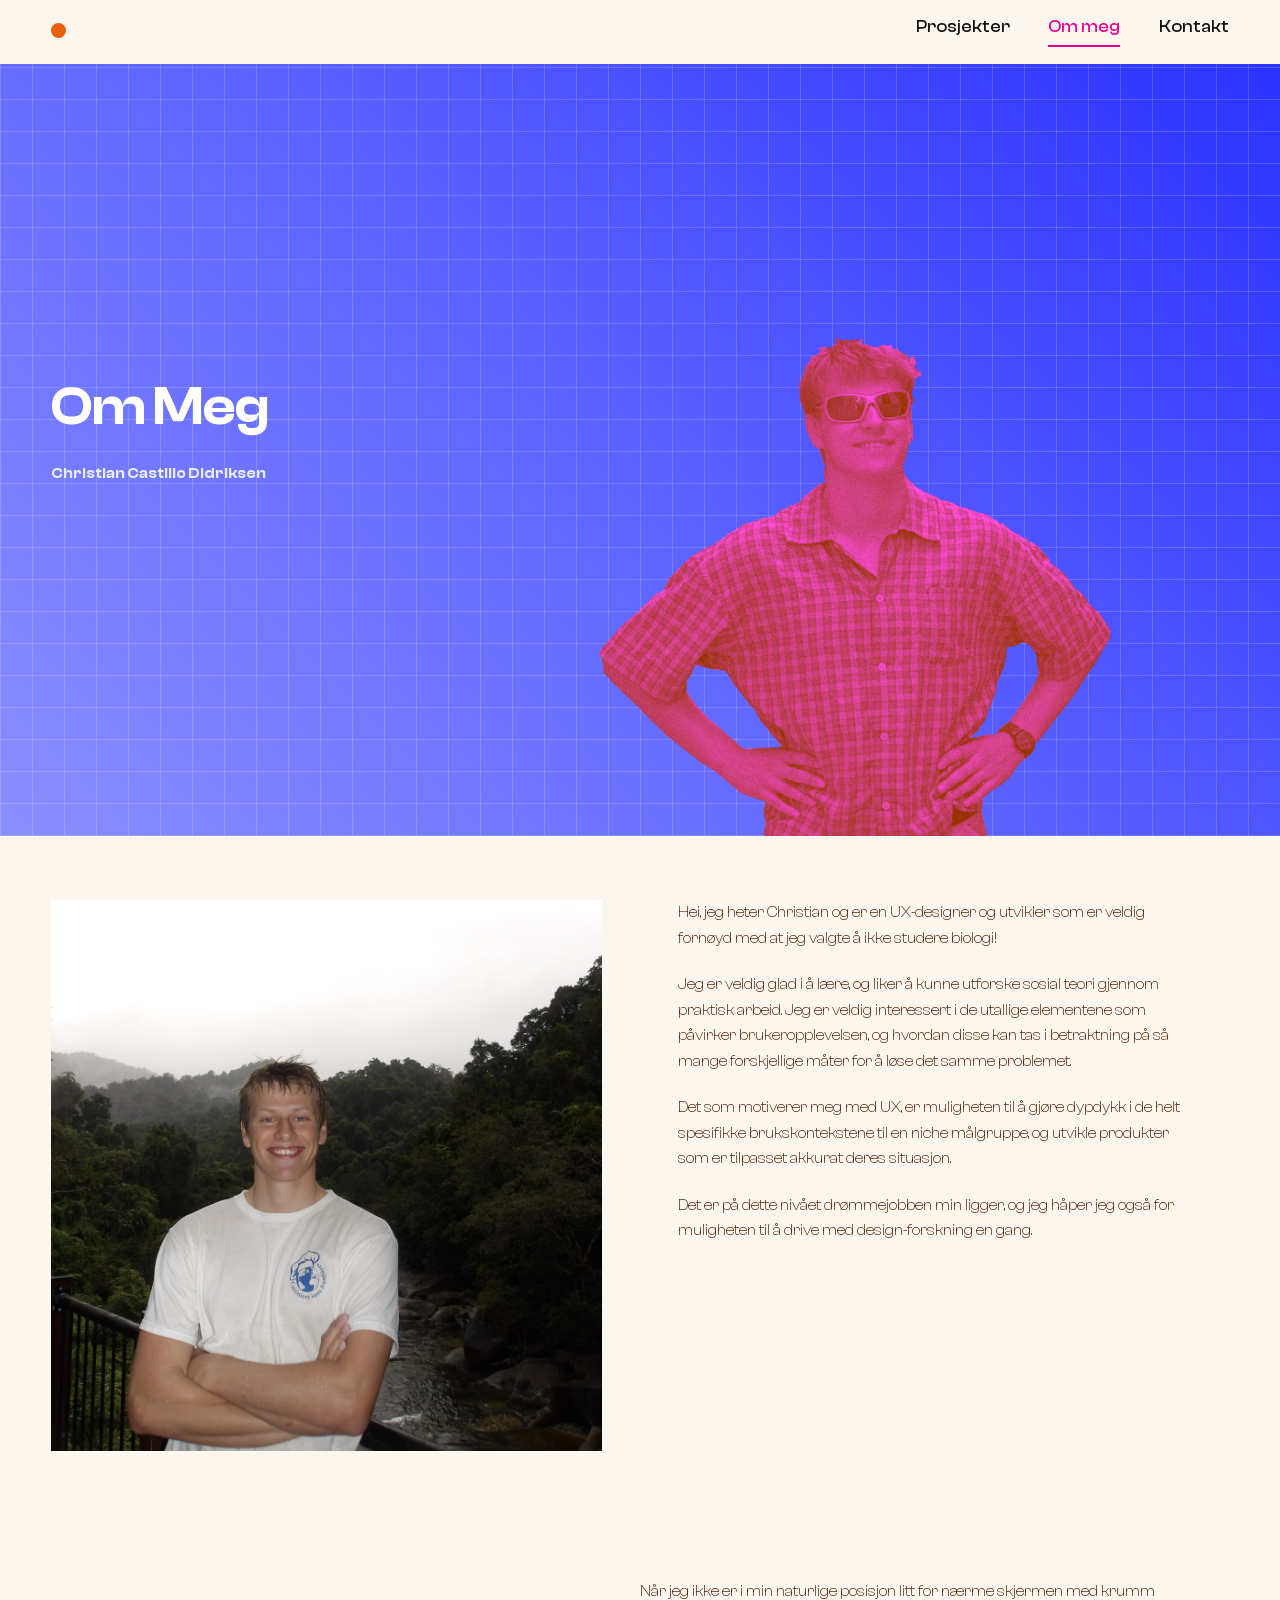
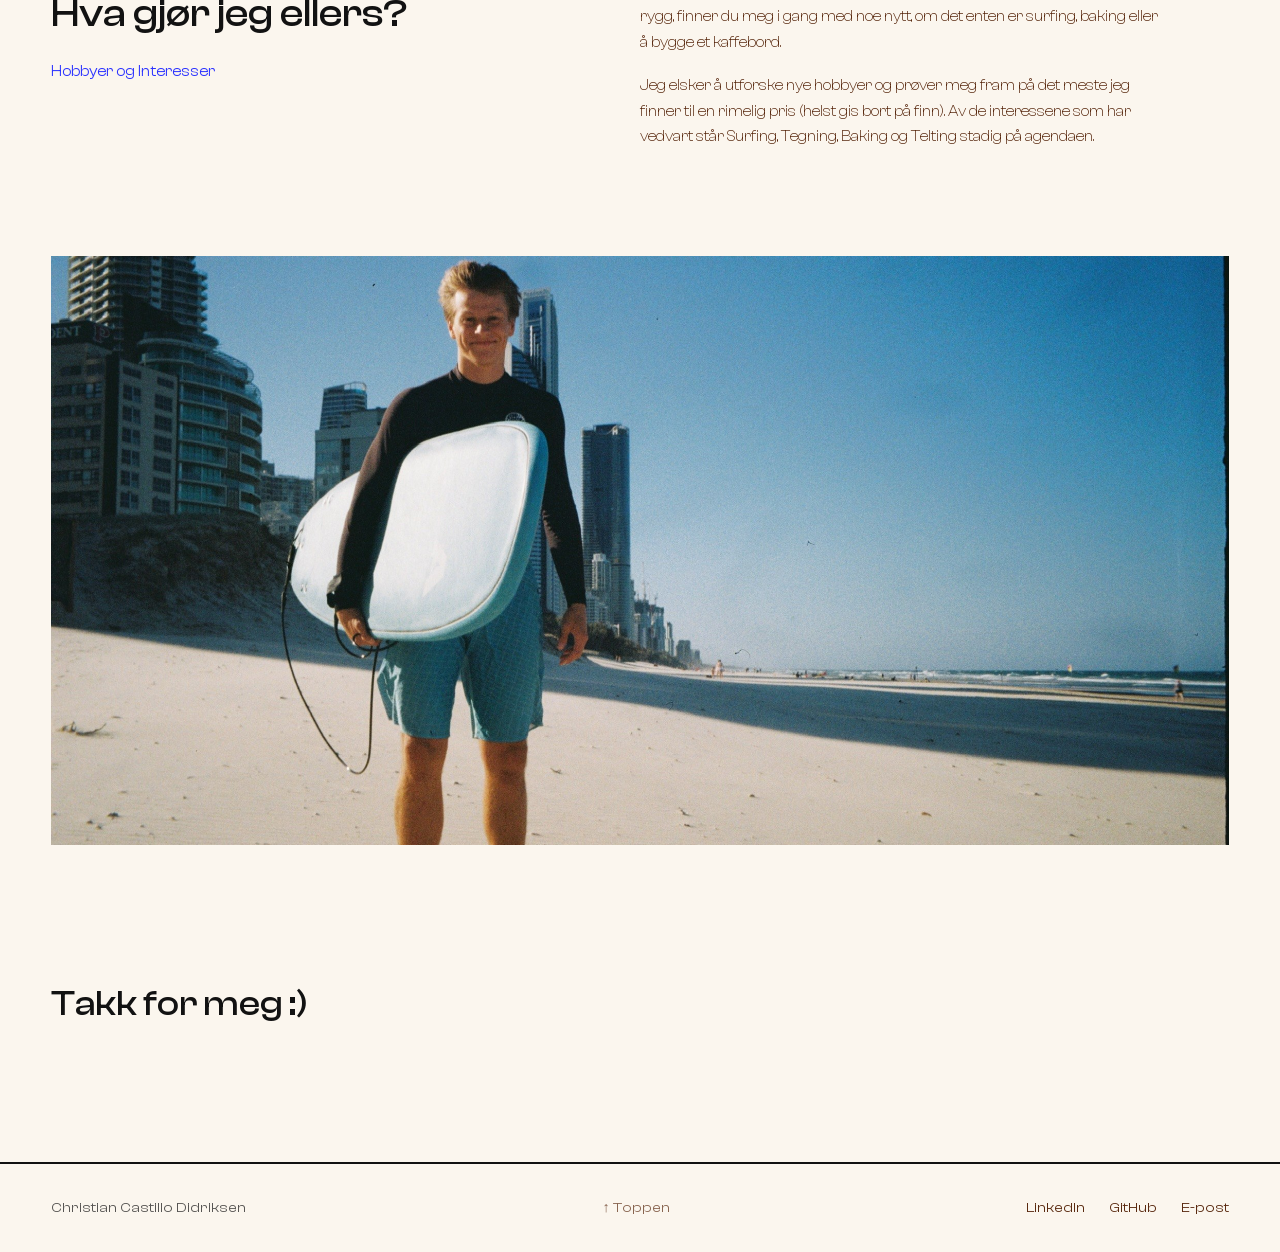
==== commit ed70a8ec: "Om meg-siden: bilder, hero-overlap, layout og fargejusteringer - Rutenett/gradient trukket inn til r" ====
--- a/om-meg.html
+++ b/om-meg.html
@@ -14,6 +14,7 @@
      høyde, blått rutenettmønster, nav ligger oppå gradienten.
      ============================================================ -->
 <header class="page-head">
+  <img class="page-head-photo reveal in-view" src="images/OmMegPNG2.png" alt="">
   <div class="wrap page-head-inner">
     <nav class="site-nav">
       <a href="index.html" aria-label="Til forsiden"><span class="logo-dot"></span></a>
@@ -32,18 +33,6 @@
 </header>
 
 <main>
-  <!-- ============================================================
-       Reisebilde — trukket opp under hero med negativ margin, slik
-       at toppen av bildet (hodet) stikker opp gjennom det blå
-       rutenettet når siden lastes. .page-head har høyere z-index
-       enn dette bildet, så griden tegnes oppå i overlappen.
-       ============================================================ -->
-  <section class="hero-overlap wrap">
-    <div class="ph has-img reveal in-view">
-      <img src="images/about-travel.jpg" alt="Christian foran Colosseum i Roma">
-    </div>
-  </section>
-
   <!-- ============================================================
        OM MEG — intro
        BYTT UT: erstatt .about-photo med portrettbilde (ca. 2:3).
--- a/styles.css
+++ b/styles.css
@@ -70,6 +70,7 @@
   display:flex; align-items:center; justify-content:space-between;
   padding-block: clamp(1.5rem, 3vw, 2.25rem);
 }
+.hero .site-nav{ padding-block: .8125rem; }
 .logo-dot{ width:15px; height:15px; border-radius:50%; background:var(--blue); display:block; }
 .nav-links{ display:flex; align-items:center; gap: clamp(1.5rem, 3vw, 2.75rem); }
 .nav-links a{
@@ -88,16 +89,27 @@
 .hero{
   position:relative; overflow:hidden;
   min-height:100vh; display:flex; flex-direction:column;
-  background:
+  background-color:var(--cream);
+  background-image:
     repeating-linear-gradient(90deg, rgba(255,255,255,.16) 0 1px, transparent 1px 32px),
     repeating-linear-gradient(0deg, rgba(255,255,255,.16) 0 1px, transparent 1px 32px),
     linear-gradient(45deg, var(--gold) 0%, var(--hero-orange-dark) 100%);
+  background-size: 100% calc(100% - 128px), 100% calc(100% - 128px), 100% calc(100% - 128px);
+  background-position: center, center, center;
+  background-repeat: no-repeat, no-repeat, no-repeat;
   padding-bottom: clamp(3.5rem, 9vw, 6.5rem);
 }
 .hero-inner{ position:relative; z-index:1; display:flex; flex-direction:column; flex:1; width:100%; }
-.hero-grid{
-  display:grid; grid-template-columns: 1fr 1fr; gap:clamp(2rem, 6vw, 4.75rem);
-  align-items:start; flex:1; align-content:center;
+.hero-grid{ display:flex; align-items:center; flex:1; }
+.hero-text{ display:flex; flex-direction:column; gap:1.5rem; max-width:46ch; }
+.hero-photo{
+  display:block; position:absolute; z-index:0;
+  right: var(--pad-inline); bottom:64px;
+  max-height:calc(100% - 128px); max-width:52%;
+  height:auto; width:auto;
+}
+@media (max-width: 1150px){
+  .hero-photo{ display:none; }
 }
 .hero h1{
   font-family:var(--font); font-weight:300; color:#fff; white-space:nowrap;
@@ -109,7 +121,6 @@
 }
 .hero-copy p.cue{ font-weight:500; font-size:clamp(.8125rem, 1.05vw, .9375rem); }
 @media (max-width: 1150px){
-  .hero-grid{ grid-template-columns:1fr; }
   .hero h1{ white-space:normal; }
 }
 
@@ -117,9 +128,7 @@
    INTRO ROW (foto + rolle)
    ============================================================ */
 .intro{ padding-block: var(--space-2xl) var(--space-xl); }
-.intro-grid{ display:grid; grid-template-columns: 1fr 1fr; gap:clamp(2rem, 6vw, 4.75rem); align-items:start; }
-.intro-photo{ width:100%; max-width:480px; aspect-ratio:2663/3207; margin-top:-222px; position:relative; z-index:2; }
-.intro-photo img{ object-position:center top; }
+.intro-grid{ display:grid; grid-template-columns: 1fr; }
 .eyebrow-role{
   font-size:0.9375rem; font-weight:400; color:var(--orange); margin-bottom:.6em;
 }
@@ -219,23 +228,25 @@
 .page-head{
   position:relative; z-index:1; overflow:hidden;
   min-height:100vh; display:flex; flex-direction:column;
-  background:
+  background-color:var(--cream);
+  background-image:
     repeating-linear-gradient(90deg, rgba(255,255,255,.16) 0 1px, transparent 1px 32px),
     repeating-linear-gradient(0deg, rgba(255,255,255,.16) 0 1px, transparent 1px 32px),
     linear-gradient(45deg, var(--blue-light) 0%, var(--blue) 100%);
+  background-size: 100% calc(100% - 128px), 100% calc(100% - 128px), 100% calc(100% - 128px);
+  background-position: center, center, center;
+  background-repeat: no-repeat, no-repeat, no-repeat;
   padding-bottom: clamp(3.5rem, 9vw, 6.5rem);
 }
+.page-head .site-nav{ padding-block: .8125rem; }
 .page-head-inner{ position:relative; z-index:1; display:flex; flex-direction:column; flex:1; width:100%; }
 .page-head-content{ flex:1; display:flex; flex-direction:column; justify-content:center; }
 .page-head h1{
   font-family:var(--font); font-weight:600; color:#fff;
   font-size:clamp(2.25rem, 4.6vw, 3.4rem); letter-spacing:-0.005em;
 }
-.page-head .eyebrow-role{ margin-top:.5em; color:#fff; opacity:.85; }
-.page-head .logo-dot{ background:#fff; }
-.page-head .nav-links a{ color:#fff; opacity:.8; }
-.page-head .nav-links a:hover{ opacity:1; }
-.page-head .nav-links a.active{ color:#fff; border-color:#fff; opacity:1; }
+.page-head .eyebrow-role{ margin-top:.5em; color:#fff; opacity:.85; font-weight:600; }
+.page-head .logo-dot{ background:var(--orange); }
 
 /* "Om meg"-lenken skal alltid være rosa når den er aktiv/markert,
    samme rosa som CV- og "Om Meg"-lenkene ellers på siden. */
@@ -253,14 +264,16 @@
 .hobbies .eyebrow-role{ color:var(--blue); }
 .hobbies-copy p{ font-size:0.9375rem; font-weight:300; max-width:58ch; margin-bottom:1.2em; }
 
-/* Reisebilde trukket opp under hero (se HTML-kommentar) */
-.hero-overlap{
-  position:relative; z-index:2;
-  margin-top: -80px; padding-bottom: var(--space-2xl);
-}
-.hero-overlap .ph{ aspect-ratio:16/8; }
-.hero-overlap .ph.has-img img{
-  width:100%; height:100%; object-fit:cover; object-position:center 100%; display:block;
+/* Bilde i page-head, samme teknikk som .hero-photo på forsiden:
+   bunnen linjer opp nøyaktig med bunnen av rutenett/gradient. */
+.page-head-photo{
+  display:block; position:absolute; z-index:0;
+  right: calc(var(--pad-inline) + 118px); bottom:64px;
+  max-height:calc(100% - 128px); max-width:40%;
+  height:auto; width:auto;
+}
+@media (max-width: 1150px){
+  .page-head-photo{ display:none; }
 }
 
 .about-wide{ padding-block: 0 var(--space-2xl); }
@@ -285,7 +298,7 @@
    RESPONSIVT
    ============================================================ */
 @media (max-width: 900px){
-  .intro-grid, .about-grid, .project-grid, .hobbies-grid{ grid-template-columns:1fr; }
+  .about-grid, .project-grid, .hobbies-grid{ grid-template-columns:1fr; }
   .project-media.phones{ grid-template-columns:repeat(2, 1fr); }
   .subgrid, .more-grid{ grid-template-columns:1fr; }
   .nav-links{ gap:1.25rem; }
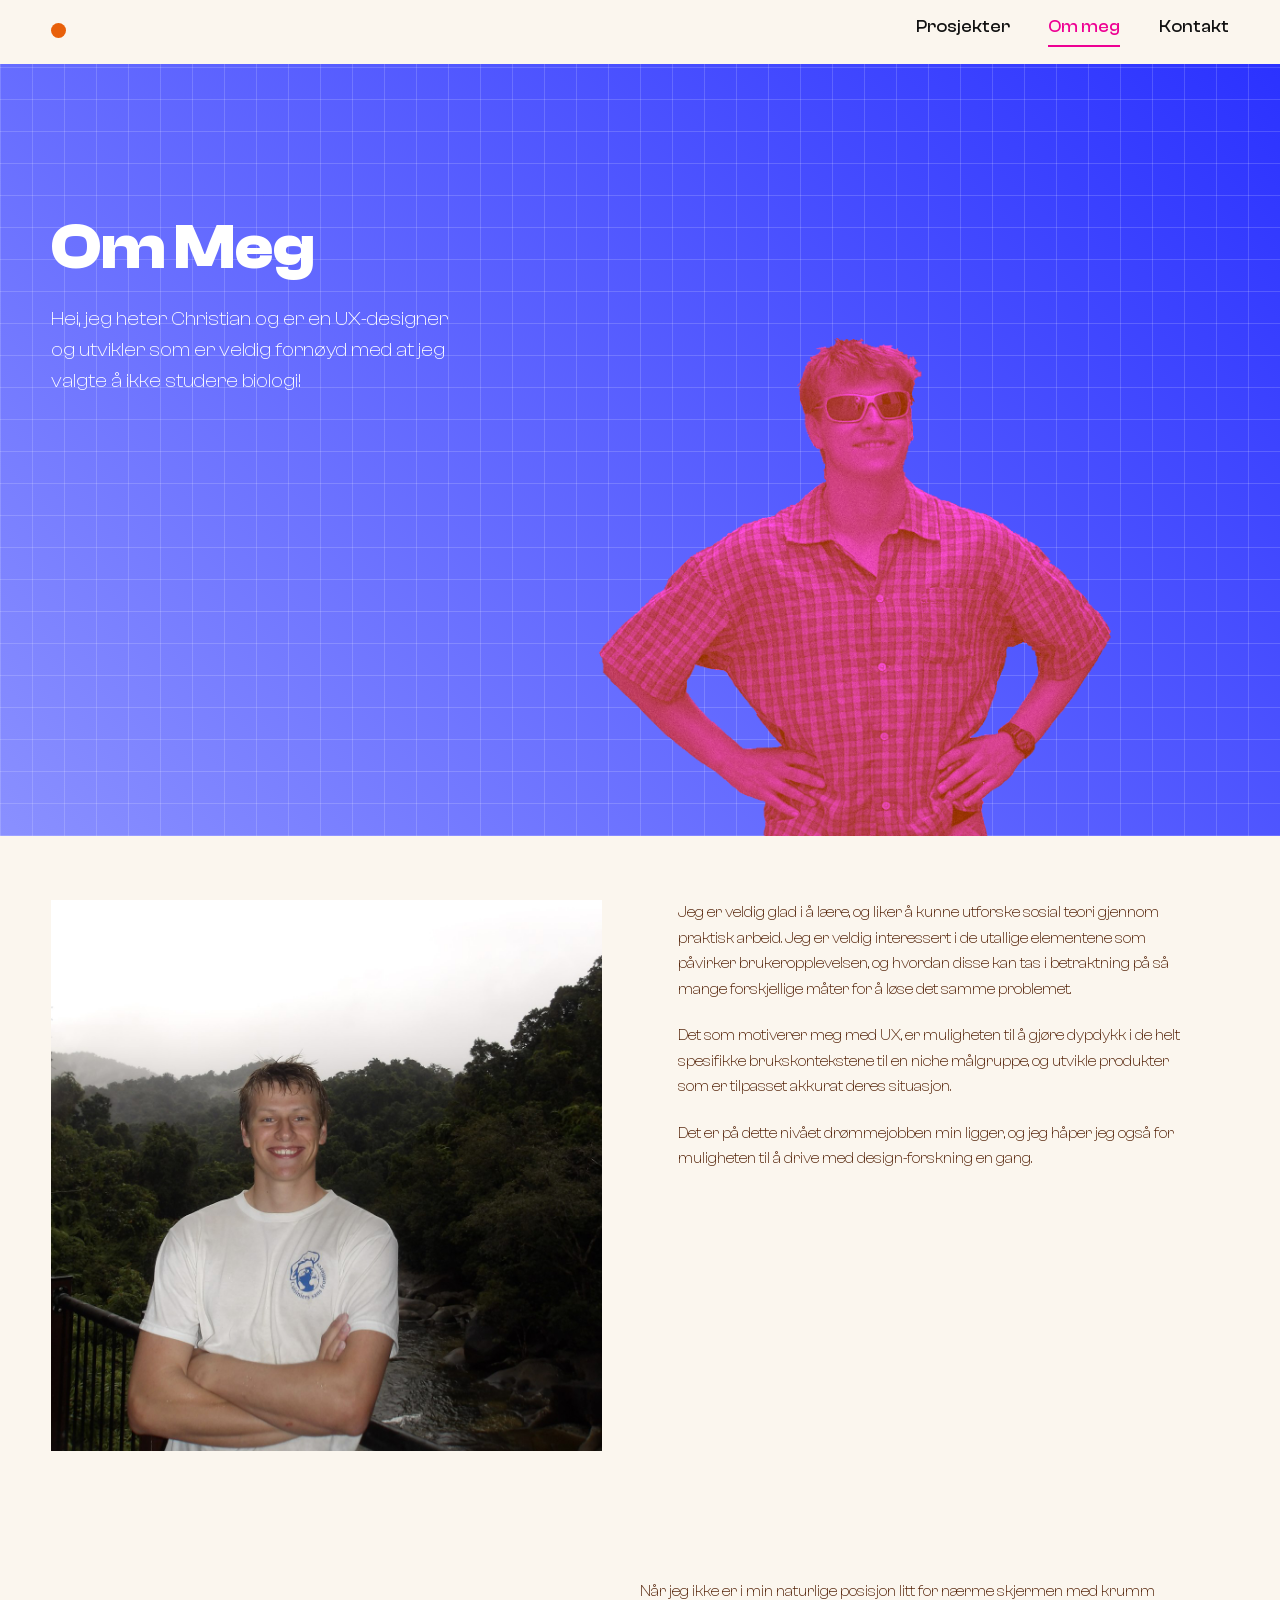
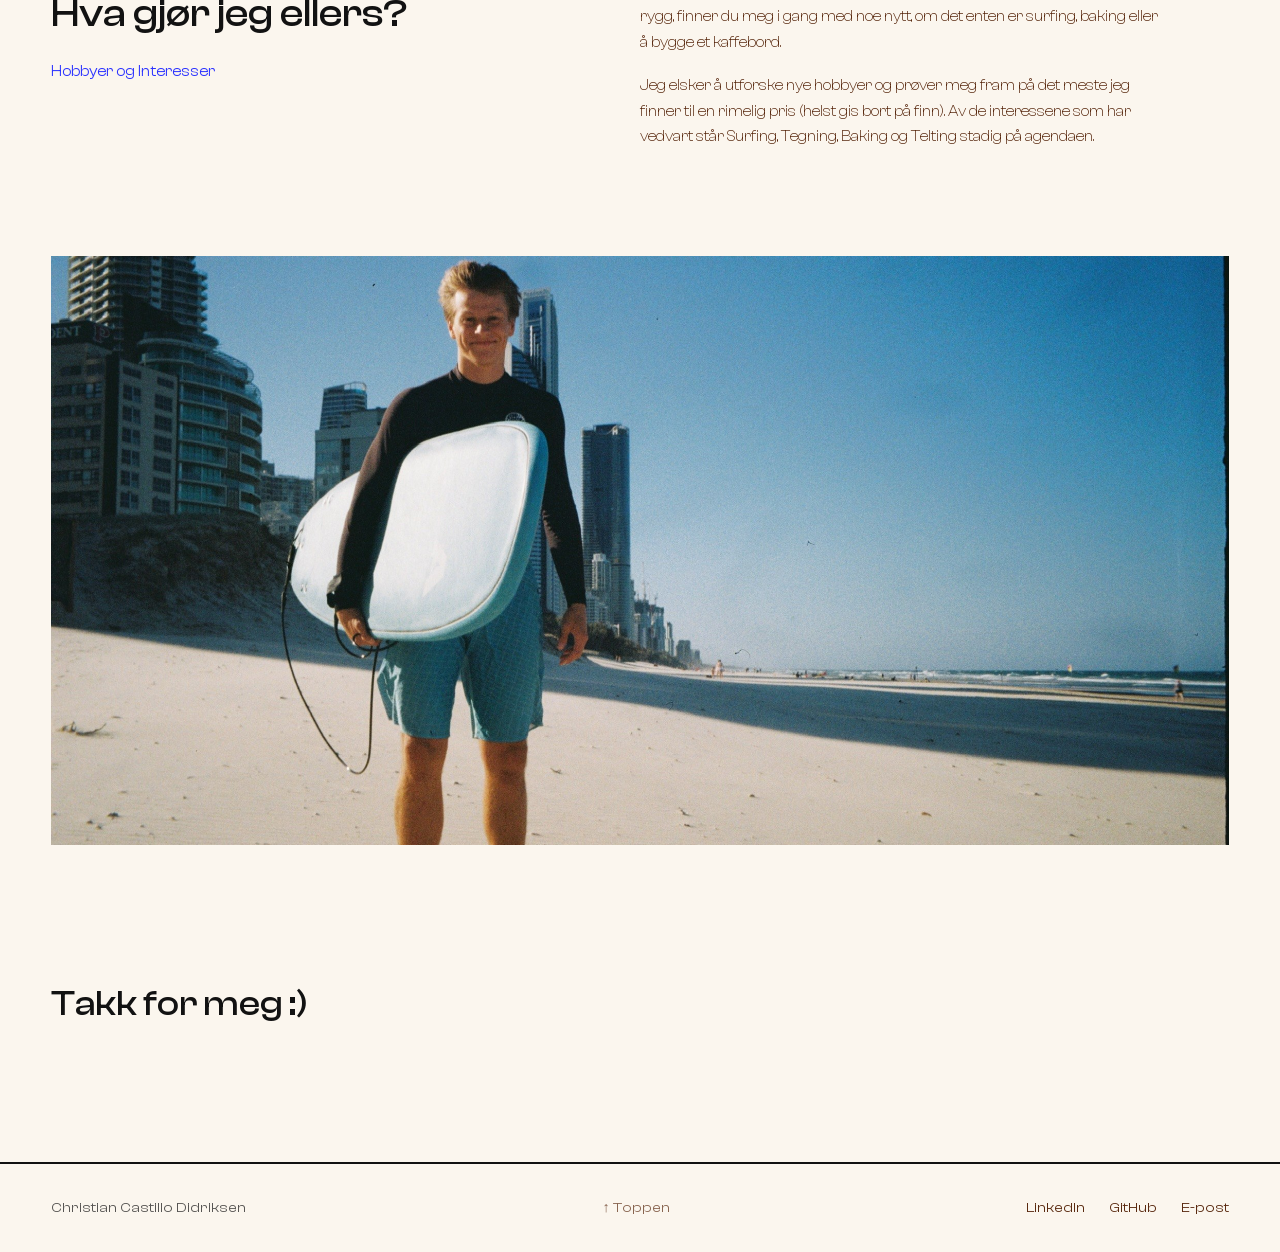
==== commit 6d433b9d: "Flytt intro-tekst opp i Om Meg-headeren - Erstatt "Christian Castillo Didriksen" under Om Meg-oversk" ====
--- a/om-meg.html
+++ b/om-meg.html
@@ -27,7 +27,9 @@
 
     <div class="page-head-content">
       <h1 class="reveal in-view">Om Meg</h1>
-      <span class="eyebrow-role reveal in-view">Christian Castillo Didriksen</span>
+      <div class="page-head-copy reveal in-view">
+        <p>Hei, jeg heter Christian og er en UX-designer og utvikler som er veldig fornøyd med at jeg valgte å ikke studere biologi!</p>
+      </div>
     </div>
   </div>
 </header>
@@ -45,7 +47,6 @@
       </div>
 
       <div class="about-copy reveal">
-        <p>Hei, jeg heter Christian og er en UX-designer og utvikler som er veldig fornøyd med at jeg valgte å ikke studere biologi!</p>
         <p>Jeg er veldig glad i å lære, og liker å kunne utforske sosial teori gjennom praktisk arbeid. Jeg er veldig interessert i de utallige elementene som påvirker brukeropplevelsen, og hvordan disse kan tas i betraktning på så mange forskjellige måter for å løse det samme problemet.</p>
         <p>Det som motiverer meg med UX, er muligheten til å gjøre dypdykk i de helt spesifikke brukskontekstene til en niche målgruppe, og utvikle produkter som er tilpasset akkurat deres situasjon.</p>
         <p>Det er på dette nivået drømmejobben min ligger, og jeg håper jeg også for muligheten til å drive med design-forskning en gang.</p>
--- a/styles.css
+++ b/styles.css
@@ -112,14 +112,13 @@
   .hero-photo{ display:none; }
 }
 .hero h1{
-  font-family:var(--font); font-weight:300; color:#fff; white-space:nowrap;
-  font-size:clamp(1.5rem, 2.4vw, 2.25rem); line-height:1.02; letter-spacing:-0.01em;
+  font-family:var(--font); font-weight:700; color:#fff; white-space:nowrap;
+  font-size:clamp(2.5rem, 5vw, 4.5rem); line-height:1.02; letter-spacing:-0.01em;
 }
 .hero-copy{ display:grid; gap:1.4em; }
 .hero-copy p{
-  font-size:clamp(.875rem, 1.2vw, 1rem); font-weight:300; color:#fff; line-height:1.6;
-}
-.hero-copy p.cue{ font-weight:500; font-size:clamp(.8125rem, 1.05vw, .9375rem); }
+  font-size:clamp(1.0625rem, 1.5vw, 1.25rem); font-weight:300; color:#fff; line-height:1.6;
+}
 @media (max-width: 1150px){
   .hero h1{ white-space:normal; }
 }
@@ -183,22 +182,25 @@
 .project-media.phones .ph.has-img{ background:#fff; }
 .project-media.phones .ph.has-img img{ object-fit:contain; object-position:center; }
 .project-media.single .ph{ aspect-ratio: 4/3; }
-.project-media.single.wide .ph{ aspect-ratio: 1818/1136; }
+.project-media.single.mockup .ph{ aspect-ratio: 1716/917; }
+.project-media.single.fan .ph{ aspect-ratio: 1784/882; }
 
 .project-grid{ display:grid; grid-template-columns: 1fr 1.3fr; gap: clamp(2rem, 6vw, 4.75rem); align-items:start; }
 .project-head h2{
   font-family:var(--font); font-weight:500; color:var(--ink);
   font-size:clamp(2rem, 4.3vw, 3.125rem); line-height:1.05; letter-spacing:-0.005em; margin-bottom:.4em;
 }
-.project-tags{ font-size:0.8125rem; font-weight:400; letter-spacing:.02em; color:var(--orange); }
+.project-tags{ font-size:0.9375rem; font-weight:400; letter-spacing:.02em; color:var(--orange); }
 .project-desc{ display:grid; gap:1.4em; }
 .project-desc p{ font-size:0.9375rem; font-weight:300; max-width:60ch; }
 
 /* underprosjekter (Multi-page / Recipe / Timeline) */
-.subgrid{ display:grid; grid-template-columns:repeat(3, 1fr); gap: clamp(1.5rem, 3vw, 2.5rem); margin-top: var(--space-l); }
+.subgrid{ display:grid; grid-template-columns:repeat(3, 1fr); gap: clamp(1.5rem, 3vw, 2.5rem); margin-top: var(--space-xl); }
 .subcard h4{
-  font-family:var(--font); font-weight:500; font-size:1rem; line-height:1.3; color:var(--orange);
-  min-height:2.6em; margin-bottom: var(--space-s);
+  font-family:var(--font); font-weight:500; line-height:1.3; color:var(--blue);
+  font-size: clamp(1.125rem, calc(4px + 1.5vw), 1.625rem);
+  white-space:nowrap;
+  margin-bottom: var(--space-s);
 }
 .subcard .ph{ aspect-ratio: 365/265; margin-bottom: var(--space-s); }
 .subcard .ph.has-img img{ width:100%; height:100%; object-fit:cover; display:block; }
@@ -240,10 +242,15 @@
 }
 .page-head .site-nav{ padding-block: .8125rem; }
 .page-head-inner{ position:relative; z-index:1; display:flex; flex-direction:column; flex:1; width:100%; }
-.page-head-content{ flex:1; display:flex; flex-direction:column; justify-content:center; }
+.page-head-content{ flex:1; display:flex; flex-direction:column; justify-content:flex-start; }
 .page-head h1{
-  font-family:var(--font); font-weight:600; color:#fff;
-  font-size:clamp(2.25rem, 4.6vw, 3.4rem); letter-spacing:-0.005em;
+  font-family:var(--font); font-weight:700; color:#fff;
+  font-size:clamp(2.5rem, 5vw, 4.5rem); letter-spacing:-0.005em; line-height:1.02;
+  margin-top:154.91px;
+}
+.page-head-copy{ display:grid; gap:1.4em; max-width:46ch; margin-top:1.5rem; }
+.page-head-copy p{
+  font-size:clamp(1.0625rem, 1.5vw, 1.25rem); font-weight:300; color:#fff; line-height:1.6;
 }
 .page-head .eyebrow-role{ margin-top:.5em; color:#fff; opacity:.85; font-weight:600; }
 .page-head .logo-dot{ background:var(--orange); }
